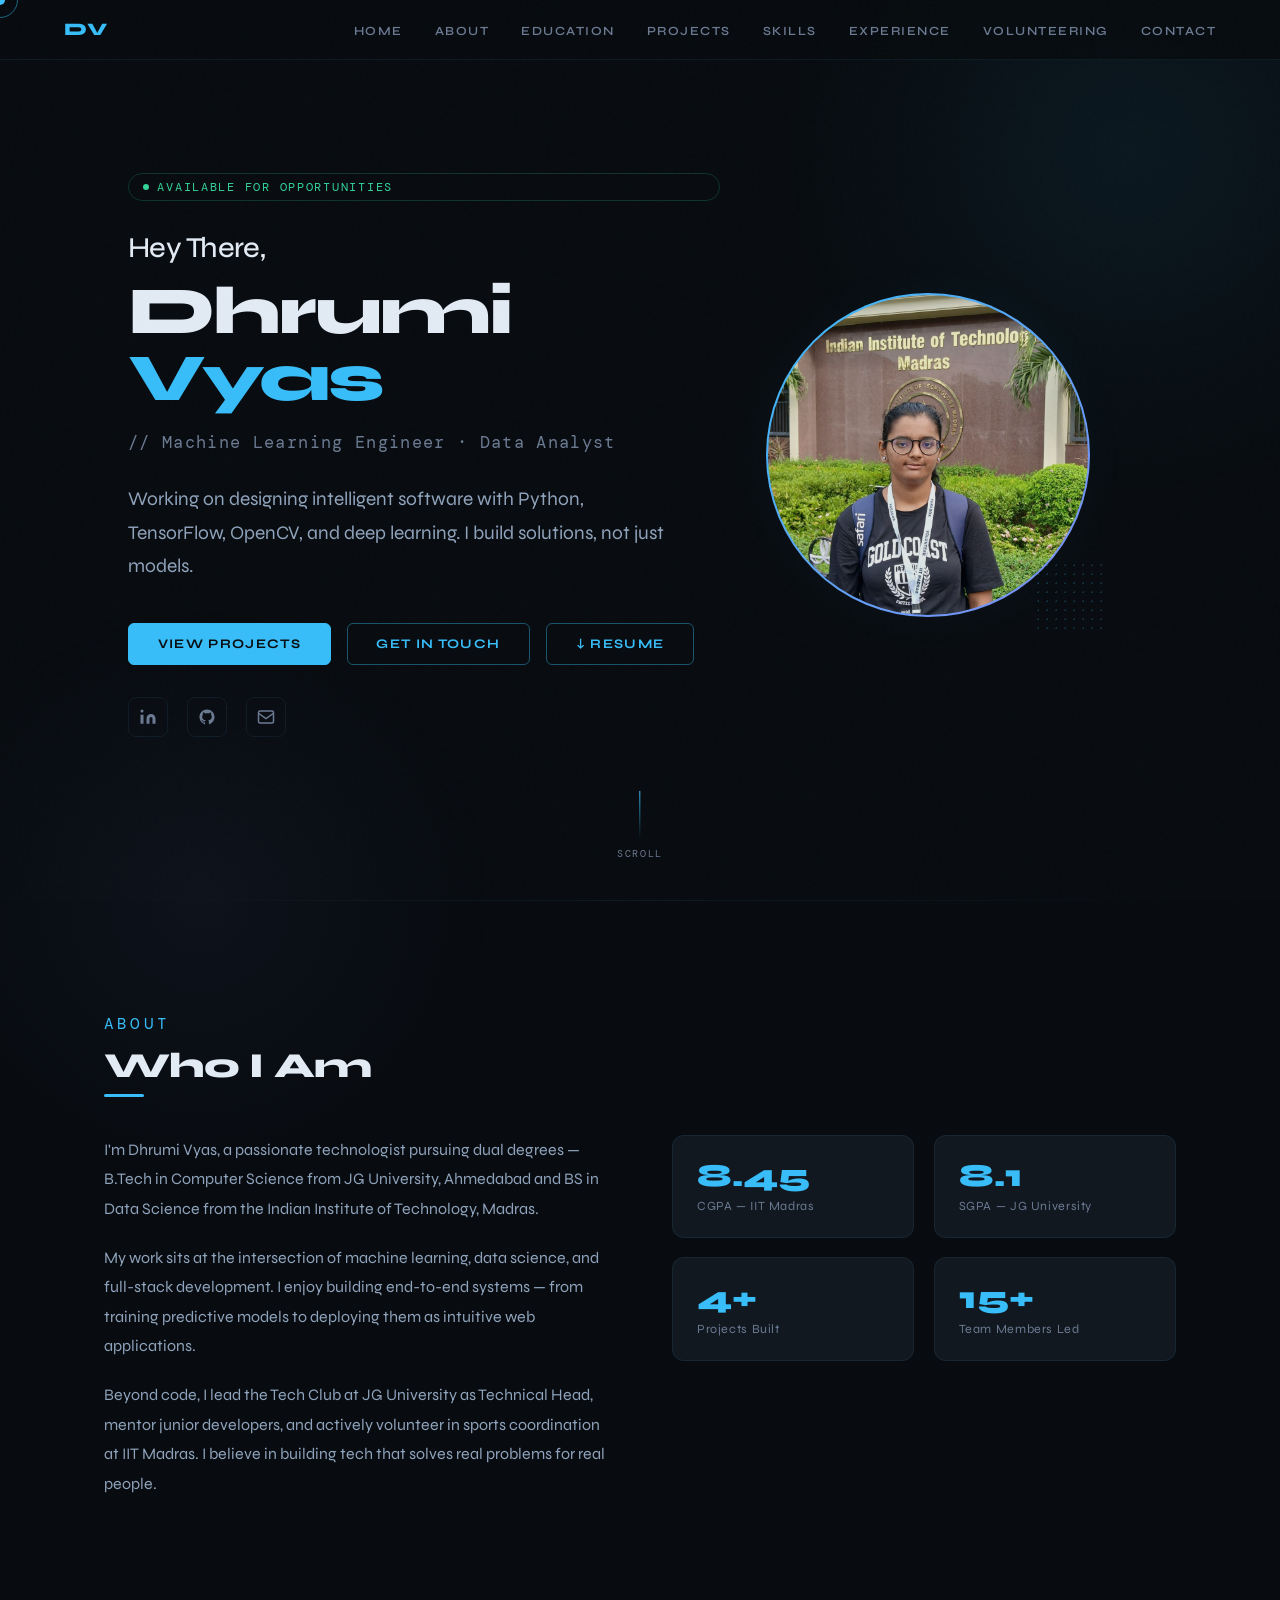
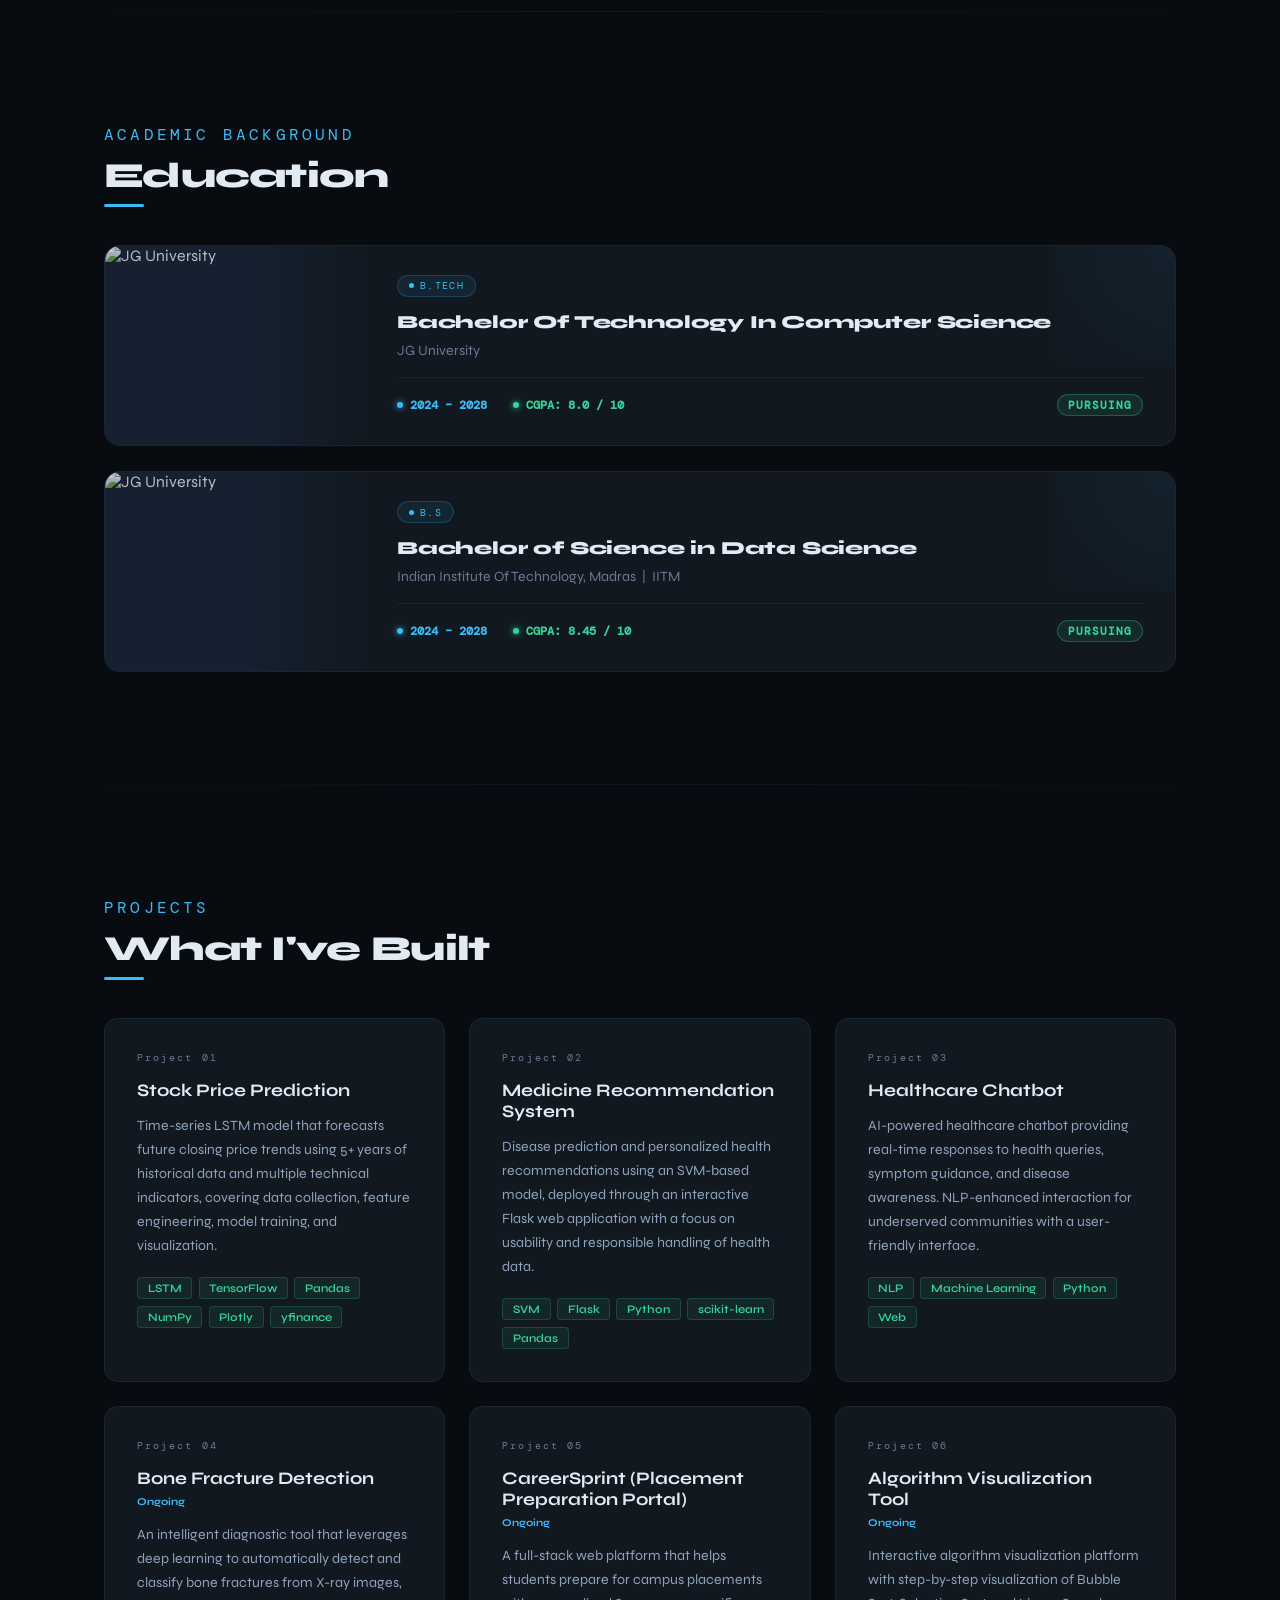
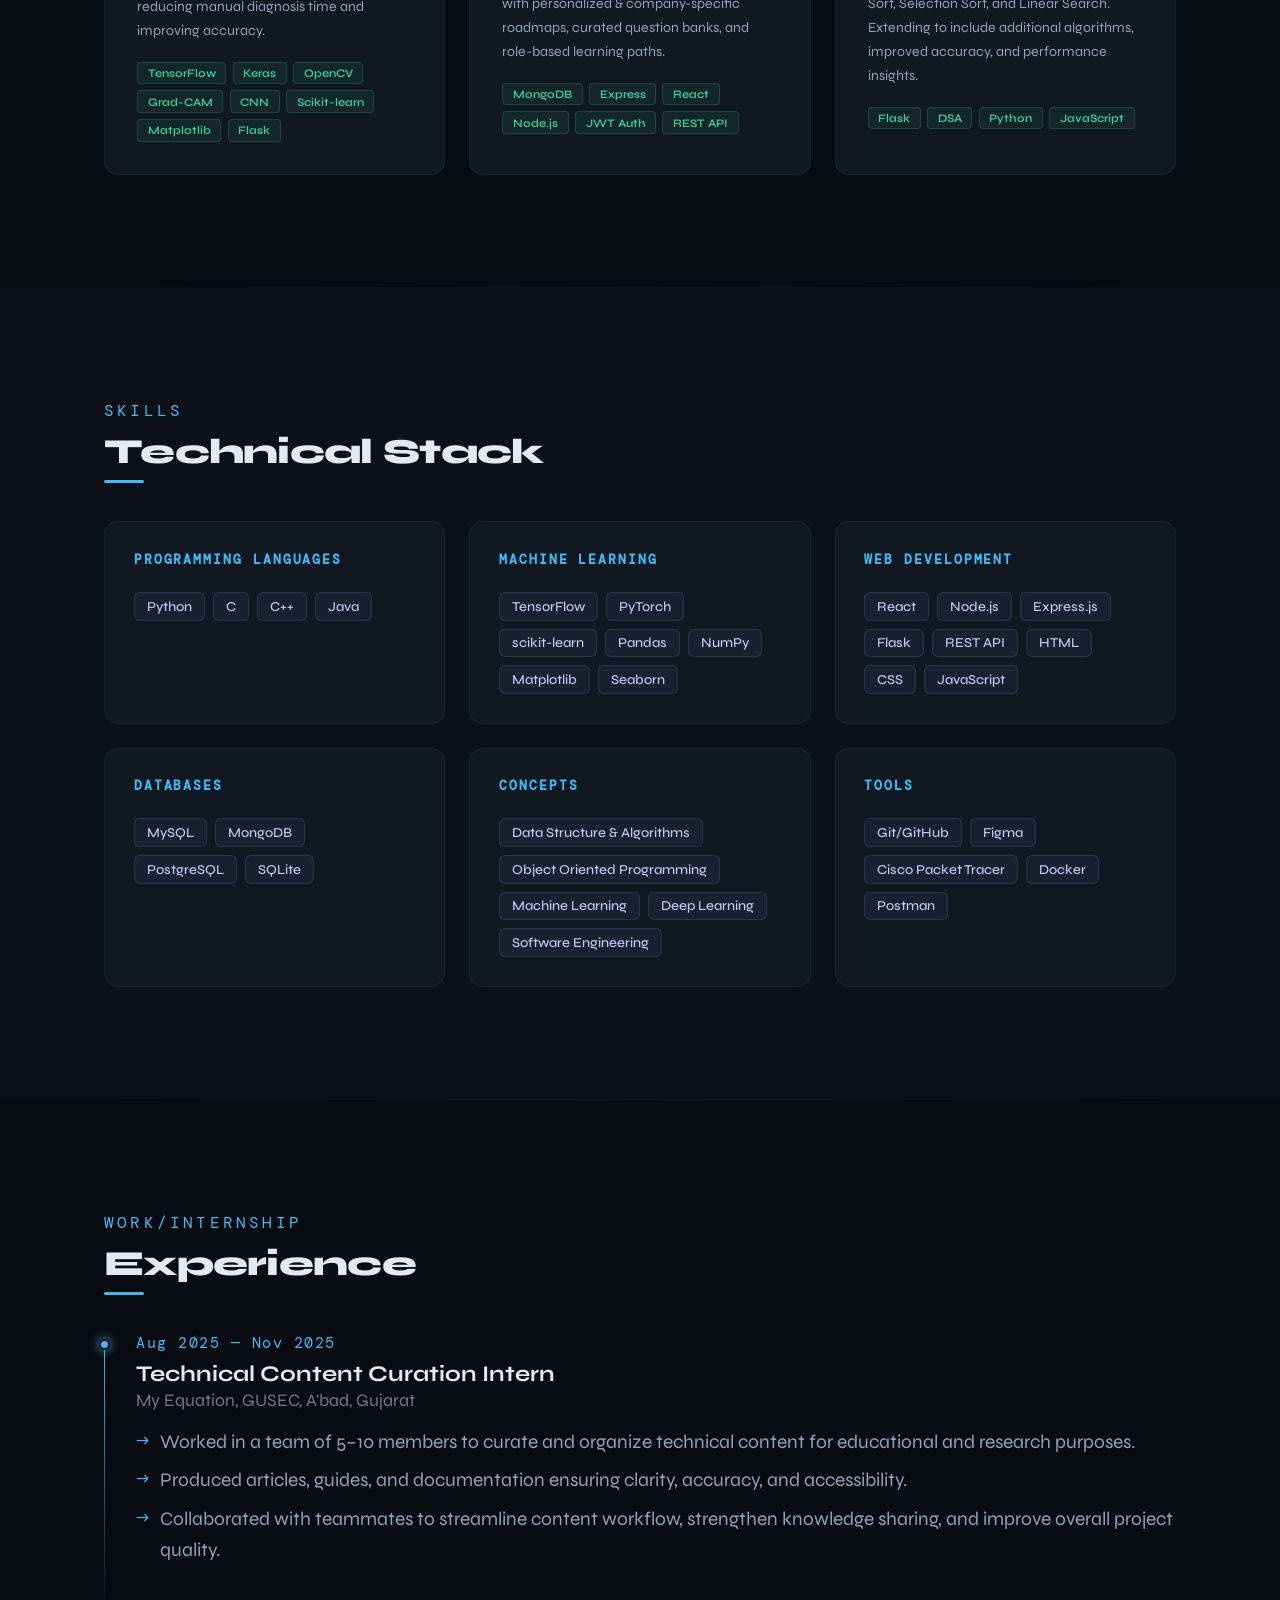
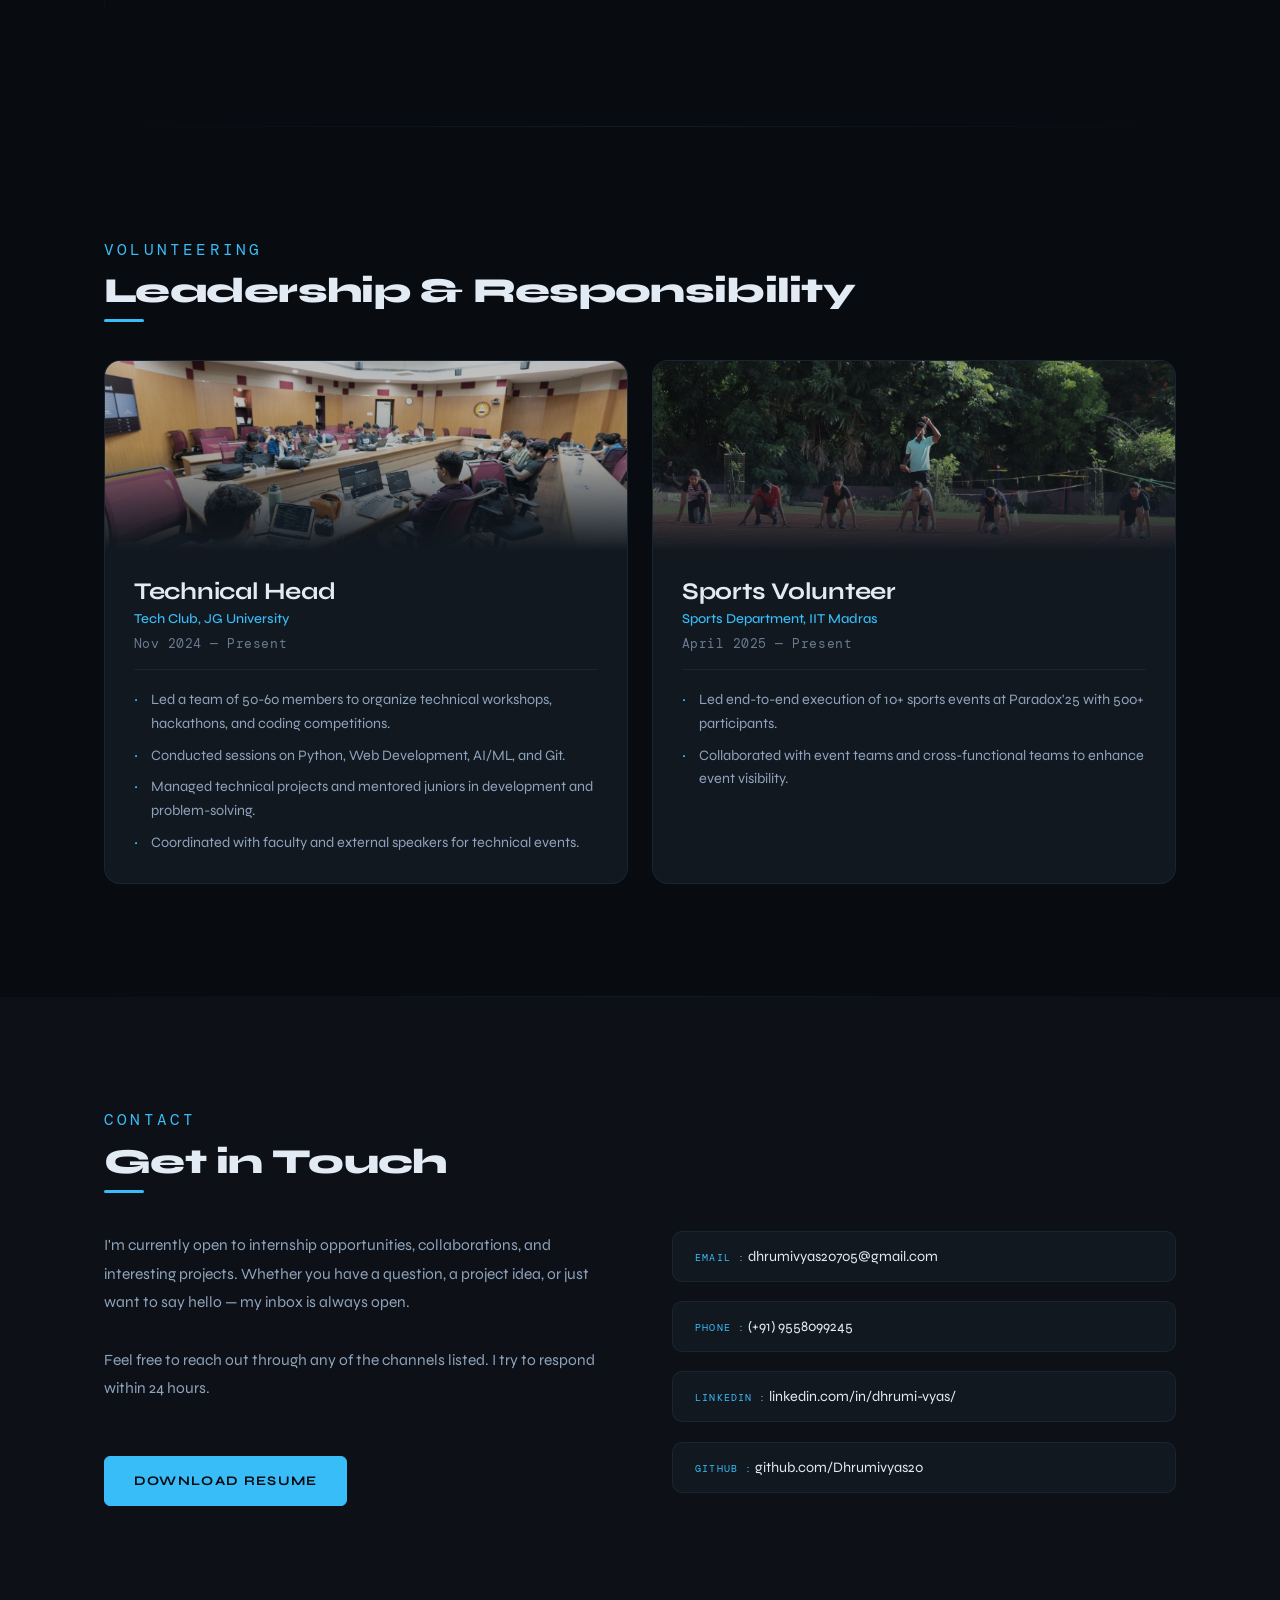
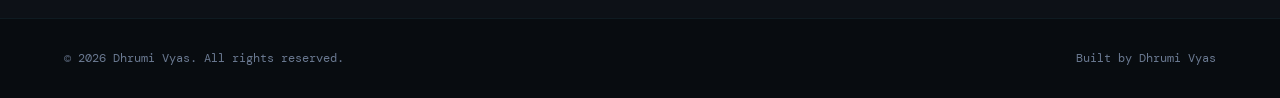
==== index.html @ dfa815b1 "Rename" ====
<!DOCTYPE html>
<html lang="en">

<head>
    <meta charset="UTF-8">
    <meta name="viewport" content="width=device-width, initial-scale=1.0">
    <title>Dhrumi Vyas — Portfolio</title>
    <link
        href="https://fonts.googleapis.com/css2?family=Syne:wght@400;500;600;700;800&family=DM+Mono:ital,wght@0,300;0,400;1,300&display=swap"
        rel="stylesheet">
    <link rel="stylesheet" href="styles.css">
</head>

<body>

    <div class="cursor" id="cursor"></div>
    <div class="cursor-ring" id="cursorRing"></div>
    <div class="hero-orb"></div>
    <div class="hero-orb2"></div>

    <!-- NAV -->
    <nav>
        <div class="nav-logo">DV</div>
        <ul class="nav-links">
            <li><a href="#home">Home</a></li>
            <li><a href="#about">About</a></li>
            <li><a href="#education">Education</a></li>
            <li><a href="#projects">Projects</a></li>
            <li><a href="#skills">Skills</a></li>
            <li><a href="#work">Experience</a></li>
            <li><a href="#volunteering">Volunteering</a></li>
            <li><a href="#contact">Contact</a></li>
        </ul>
    </nav>

    <!-- HERO -->
    <div id="home">
        <div class="hero-content">
            <div class="hero-tag">Available for opportunities</div>
            <h2 class="hero-subtitle">Hey There,</h2>
            <h1 class="hero-name">Dhrumi<span> Vyas</span></h1>
            <p class="hero-title">// Machine Learning Engineer · Data Analyst</p>
            <p class="hero-desc">Working on designing intelligent software with Python, TensorFlow, OpenCV, and deep
                learning. I build solutions, not just models.</p>
            <div class="hero-cta">
                <a href="#projects" class="btn btn-primary">View Projects</a>
                <a href="#contact" class="btn btn-outline">Get in Touch</a>
                <a href="src/Resume(IIT).pdf" class="btn btn-outline" download>↓ Resume</a>
            </div>
            <div class="hero-socials">
                <a href="https://linkedin.com/in/dhrumi-vyas/" target="_blank" class="social-icon" title="LinkedIn">
                    <svg width="18" height="18" fill="currentColor" viewBox="0 0 24 24">
                        <path d="M16 8a6 6 0 016 6v7h-4v-7a2 2 0 00-2-2 2 2 0 00-2 2v7h-4v-7a6 6 0 016-6zM2 9h4v12H2z" />
                        <circle cx="4" cy="4" r="2" />
                    </svg>
                </a>
                <a href="https://github.com/Dhrumivyas20" target="_blank" class="social-icon" title="GitHub">
                    <svg width="18" height="18" fill="currentColor" viewBox="0 0 24 24">
                        <path
                            d="M12 2C6.477 2 2 6.484 2 12.017c0 4.425 2.865 8.18 6.839 9.504.5.092.682-.217.682-.483 0-.237-.008-.868-.013-1.703-2.782.605-3.369-1.343-3.369-1.343-.454-1.158-1.11-1.466-1.11-1.466-.908-.62.069-.608.069-.608 1.003.07 1.531 1.032 1.531 1.032.892 1.53 2.341 1.088 2.91.832.092-.647.35-1.088.636-1.338-2.22-.253-4.555-1.113-4.555-4.951 0-1.093.39-1.988 1.029-2.688-.103-.253-.446-1.272.098-2.65 0 0 .84-.27 2.75 1.026A9.564 9.564 0 0112 6.844c.85.004 1.705.115 2.504.337 1.909-1.296 2.747-1.027 2.747-1.027.546 1.379.202 2.398.1 2.651.64.7 1.028 1.595 1.028 2.688 0 3.848-2.339 4.695-4.566 4.943.359.309.678.92.678 1.855 0 1.338-.012 2.419-.012 2.747 0 .268.18.58.688.482A10.019 10.019 0 0022 12.017C22 6.484 17.522 2 12 2z" />
                    </svg>
                </a>
                <a href="mailto:dhrumivyas20705@gmail.com" class="social-icon" title="Email">
                    <svg width="18" height="18" fill="none" stroke="currentColor" stroke-width="2" viewBox="0 0 24 24">
                        <rect x="2" y="4" width="20" height="16" rx="2" />
                        <path d="M2 7l10 7 10-7" />
                    </svg>
                </a>
            </div>

            <div class="scroll-hint">
                <div class="scroll-line"></div>
                scroll
            </div>

        </div>

        <div class="hero-photo-wrap">
            <div class="hero-photo-glow"></div>
            <img src="src/photo.jpeg" alt="Dhrumi Vyas" class="hero-photo" />
            <div class="hero-photo-dots"></div>
        </div>

    </div>

    <div class="section-divider"></div>

    <!-- ABOUT -->
    <section id="about">
        <div class="reveal">
            <p class="section-label">About</p>
            <h2 class="section-title">Who I Am</h2>
        </div>
        <div class="about-grid reveal">
            <div class="about-text">
                <p>I'm Dhrumi Vyas, a passionate technologist pursuing dual degrees — B.Tech in Computer Science from JG
                    University, Ahmedabad and BS in Data Science from the Indian Institute of Technology, Madras.
                </p>
                <p>My work sits at the intersection of machine learning, data science, and full-stack development. I
                    enjoy building end-to-end systems — from training predictive models to deploying them as intuitive
                    web applications.
                </p>
                <p>Beyond code, I lead the Tech Club at JG University as Technical Head, mentor junior developers, and
                    actively volunteer in sports coordination at IIT Madras. I believe in building tech that solves real
                    problems for real people.</p>
            </div>
            <div class="about-stats">
                <div class="stat-card">
                    <div class="stat-num">8.45</div>
                    <div class="stat-label">CGPA — IIT Madras</div>
                </div>
                <div class="stat-card">
                    <div class="stat-num">8.1</div>
                    <div class="stat-label">SGPA — JG University</div>
                </div>
                <div class="stat-card">
                    <div class="stat-num">4+</div>
                    <div class="stat-label">Projects Built</div>
                </div>
                <div class="stat-card">
                    <div class="stat-num">15+</div>
                    <div class="stat-label">Team Members Led</div>
                </div>
            </div>
        </div>
    </section>

    <div class="section-divider"></div>

    <!-- EDUCATION (DONE)-->
    <section id="education">
        <p class="section-label">Academic Background</p>
        <h2 class="section-title">Education</h2>

        <div class="edu-stack reveal">
            <div class="edu-card">
                <div class="edu-img-wrap">
                    <img src="https://jguni.in/images/campus/3.jpg" alt="JG University" />
                </div>

                <!-- RIGHT: Info -->
                <div class="edu-body">
                    <span class="edu-type-badge">B.Tech</span>
                    <div class="edu-inst">Bachelor Of Technology In Computer Science</div>
                    <div class="edu-degree">JG University</div>
                    <div class="edu-divider"></div>
                    <div class="edu-meta">
                        <div class="edu-meta-item edu-year">
                            <span class="edu-meta-dot"></span>
                            2024 – 2028
                        </div>
                        <div class="edu-meta-item edu-cgpa">
                            <span class="edu-meta-dot"></span>
                            CGPA: 8.0 / 10
                        </div>
                        <span class="edu-status pursuing">Pursuing</span>
                    </div>
                </div>
            </div>

            <div class="edu-card">
                <div class="edu-img-wrap">
                    <img src="https://zdpdvwhvukelzzbzbjvh.supabase.co/storage/v1/object/public/imported-images/1769242901801-cad3ffe1-7004-4d7f-b23a-60fdbe8b6cae-w8hpnn.webp"
                        alt="JG University" />
                </div>

                <div class="edu-body">
                    <span class="edu-type-badge">B.S</span>
                    <div class="edu-inst">Bachelor of Science in Data Science</div>
                    <div class="edu-degree">Indian Institute Of Technology, Madras &nbsp;|&nbsp; IITM</div>
                    <div class="edu-divider"></div>
                    <div class="edu-meta">
                        <div class="edu-meta-item edu-year">
                            <span class="edu-meta-dot"></span>
                            2024 – 2028
                        </div>
                        <div class="edu-meta-item edu-cgpa">
                            <span class="edu-meta-dot"></span>
                            CGPA: 8.45 / 10
                        </div>
                        <span class="edu-status pursuing">Pursuing</span>
                    </div>
                </div>
            </div>
        </div>
    </section>

    <div class="section-divider"></div>

    <!-- PROJECTS -->
    <section id="projects">
        <div class="reveal">
            <p class="section-label">Projects</p>
            <h2 class="section-title">What I've Built</h2>
        </div>
        <div class="projects-grid">
            <div class="project-card reveal">
                <div class="project-num">Project 01</div>
                <div class="project-title">Stock Price Prediction</div>
                <div class="project-desc">Time-series LSTM model that forecasts future closing price trends using 5+
                    years of
                    historical data and multiple technical indicators, covering data collection, feature engineering,
                    model
                    training, and visualization.</div>
                <div class="project-tags">
                    <span class="project-tag">LSTM</span>
                    <span class="project-tag">TensorFlow</span>
                    <span class="project-tag">Pandas</span>
                    <span class="project-tag">NumPy</span>
                    <span class="project-tag">Plotly</span>
                    <span class="project-tag">yfinance</span>
                </div>
            </div>
            <div class="project-card reveal">
                <div class="project-num">Project 02</div>
                <div class="project-title">Medicine Recommendation System</div>
                <div class="project-desc">Disease prediction and personalized health recommendations using an SVM-based
                    model,
                    deployed through an interactive Flask web application with a focus on usability and responsible
                    handling of
                    health data.</div>
                <div class="project-tags">
                    <span class="project-tag">SVM</span>
                    <span class="project-tag">Flask</span>
                    <span class="project-tag">Python</span>
                    <span class="project-tag">scikit-learn</span>
                    <span class="project-tag">Pandas</span>
                </div>
            </div>
            <div class="project-card reveal">
                <div class="project-num">Project 03</div>
                <div class="project-title">Healthcare Chatbot</div>
                <div class="project-desc">AI-powered healthcare chatbot providing real-time responses to health queries,
                    symptom
                    guidance, and disease awareness. NLP-enhanced interaction for underserved communities with a
                    user-friendly
                    interface.</div>
                <div class="project-tags">
                    <span class="project-tag">NLP</span>
                    <span class="project-tag">Machine Learning</span>
                    <span class="project-tag">Python</span>
                    <span class="project-tag">Web</span>
                </div>
            </div>
            <div class="project-card reveal">
                <div class="project-num">Project 04</div>
                <div class="project-title">Bone Fracture Detection <span
                        style="font-size:0.65rem;color:var(--accent);margin-left:0.5rem;"><br>Ongoing</span></div>
                <div class="project-desc">An intelligent diagnostic tool that leverages deep learning to automatically
                    detect and classify bone fractures from X-ray images, reducing manual diagnosis time and improving
                    accuracy.</div>
                <div class="project-tags">
                    <span class="project-tag">TensorFlow</span>
                    <span class="project-tag">Keras</span>
                    <span class="project-tag">OpenCV</span>
                    <span class="project-tag">Grad-CAM</span>
                    <span class="project-tag">CNN</span>
                    <span class="project-tag">Scikit-learn</span>
                    <span class="project-tag">Matplotlib</span>
                    <span class="project-tag">Flask</span>
                </div>
            </div>
            <div class="project-card reveal">
                <div class="project-num">Project 05</div>
                <div class="project-title">CareerSprint (Placement Preparation Portal) <span
                        style="font-size:0.65rem;color:var(--accent);margin-left:0.5rem;"><br>Ongoing</span></div>
                <div class="project-desc">A full-stack web platform that helps students prepare for campus placements
                    with personalized & company-specific roadmaps, curated question banks, and role-based learning
                    paths.</div>
                <div class="project-tags">
                    <span class="project-tag">MongoDB</span>
                    <span class="project-tag">Express</span>
                    <span class="project-tag">React</span>
                    <span class="project-tag">Node.js</span>
                    <span class="project-tag">JWT Auth</span>
                    <span class="project-tag">REST API</span>
                </div>
            </div>
            <div class="project-card reveal">
                <div class="project-num">Project 06</div>
                <div class="project-title">Algorithm Visualization Tool <span
                        style="font-size:0.65rem;color:var(--accent);margin-left:0.5rem;"><br>Ongoing</span></div>
                <div class="project-desc">Interactive algorithm visualization platform with step-by-step visualization
                    of Bubble
                    Sort, Selection Sort, and Linear Search. Extending to include additional algorithms, improved
                    accuracy, and
                    performance insights.</div>
                <div class="project-tags">
                    <span class="project-tag">Flask</span>
                    <span class="project-tag">DSA</span>
                    <span class="project-tag">Python</span>
                    <span class="project-tag">JavaScript</span>
                </div>
            </div>
        </div>
    </section>

    <div class="section-divider"></div>

    <!-- SKILLS -->
    <div id="skills">
        <div class="inner">
            <div class="reveal">
                <p class="section-label">Skills</p>
                <h2 class="section-title">Technical Stack</h2>
            </div>
            <div class="skills-grid">
                <div class="skill-group reveal">
                    <div class="skill-group-title">Programming Languages</div>
                    <div class="skill-tags">
                        <span class="skill-tag">Python</span>
                        <span class="skill-tag">C</span>
                        <span class="skill-tag">C++</span>
                        <span class="skill-tag">Java</span>
                    </div>
                </div>
                <div class="skill-group reveal">
                    <div class="skill-group-title">Machine Learning</div>
                    <div class="skill-tags">
                        <span class="skill-tag">TensorFlow</span>
                        <span class="skill-tag">PyTorch</span>
                        <span class="skill-tag">scikit-learn</span>
                        <span class="skill-tag">Pandas</span>
                        <span class="skill-tag">NumPy</span>
                        <span class="skill-tag">Matplotlib</span>
                        <span class="skill-tag">Seaborn</span>
                    </div>
                </div>
                <div class="skill-group reveal">
                    <div class="skill-group-title">Web Development</div>
                    <div class="skill-tags">
                        <span class="skill-tag">React</span>
                        <span class="skill-tag">Node.js</span>
                        <span class="skill-tag">Express.js</span>
                        <span class="skill-tag">Flask</span>
                        <span class="skill-tag">REST API</span>
                        <span class="skill-tag">HTML</span>
                        <span class="skill-tag">CSS</span>
                        <span class="skill-tag">JavaScript</span>
                    </div>
                </div>
                <div class="skill-group reveal">
                    <div class="skill-group-title">Databases</div>
                    <div class="skill-tags">
                        <span class="skill-tag">MySQL</span>
                        <span class="skill-tag">MongoDB</span>
                        <span class="skill-tag">PostgreSQL</span>
                        <span class="skill-tag">SQLite</span>
                    </div>
                </div>
                <div class="skill-group reveal">
                    <div class="skill-group-title">Concepts</div>
                    <div class="skill-tags">
                        <span class="skill-tag">Data Structure & Algorithms</span>
                        <span class="skill-tag">Object Oriented Programming</span>
                        <span class="skill-tag">Machine Learning</span>
                        <span class="skill-tag">Deep Learning</span>
                        <span class="skill-tag">Software Engineering</span>
                    </div>
                </div>
                <div class="skill-group reveal">
                    <div class="skill-group-title">Tools</div>
                    <div class="skill-tags">
                        <span class="skill-tag">Git/GitHub</span>
                        <span class="skill-tag">Figma</span>
                        <span class="skill-tag">Cisco Packet Tracer</span>
                        <span class="skill-tag">Docker</span>
                        <span class="skill-tag">Postman</span>
                    </div>
                </div>
            </div>
        </div>
    </div>

    <div class="section-divider"></div>

    <!--(DONE) WORK / EXPERIENCE -->
    <section id="work">
        <div class="reveal">
            <p class="section-label">Work/Internship</p>
            <h2 class="section-title">Experience</h2>
        </div>
        <div class="timeline reveal">
            <div class="timeline-item">
                <div class="timeline-dot"></div>
                <div class="timeline-date">Aug 2025 — Nov 2025</div>
                <div class="timeline-role">Technical Content Curation Intern</div>
                <div class="timeline-company">My Equation, GUSEC, A'bad, Gujarat</div>
                <ul class="timeline-bullets">
                    <li>Worked in a team of 5–10 members to curate and organize technical content for educational and
                        research
                        purposes.</li>
                    <li>Produced articles, guides, and documentation ensuring clarity, accuracy, and accessibility.</li>
                    <li>Collaborated with teammates to streamline content workflow, strengthen knowledge sharing, and
                        improve
                        overall project quality.</li>
                </ul>
            </div>
        </div>
    </section>

    <div class="section-divider"></div>

    <!--(DONE) VOLUNTEERING -->
    <section id="volunteering">
        <p class="section-label">Volunteering</p>
        <h2 class="section-title">Leadership &amp; Responsibility</h2>

        <div class="vol-grid reveal">
            <div class="vol-card">
                <div class="vol-img-wrap">
                    <img src="src/tech.jpg" alt="Tech Club" />
                </div>
                <!--Technical Head-->
                <div class="vol-body">
                    <div class="vol-role">Technical Head</div>
                    <div class="vol-org">Tech Club, JG University</div>
                    <div class="vol-period">Nov 2024 — Present</div>
                    <div class="vol-divider"></div>
                    <ul class="vol-bullets">
                        <li>Led a team of 50-60 members to organize technical workshops, hackathons, and coding
                            competitions.</li>
                        <li>Conducted sessions on Python, Web Development, AI/ML, and Git.</li>
                        <li>Managed technical projects and mentored juniors in development and problem-solving.</li>
                        <li>Coordinated with faculty and external speakers for technical events.</li>
                    </ul>
                </div>

            </div>

            <!-- Sports Coordinator -->
            <div class="vol-card">
                <div class="vol-img-wrap">
                    <img src="src/sports.jpg" alt="Sports Department" />
                </div>
                <div class="vol-body">
                    <div class="vol-role">Sports Volunteer</div>
                    <div class="vol-org">Sports Department, IIT Madras</div>
                    <div class="vol-period">April 2025 — Present</div>
                    <div class="vol-divider"></div>
                    <ul class="vol-bullets">
                        <li>Led end-to-end execution of 10+ sports events at Paradox'25 with 500+ participants.</li>
                        <li>Collaborated with event teams and cross-functional teams to enhance event visibility.</li>
                    </ul>
                </div>
            </div>
        </div>
    </section>

    <div class="section-divider"></div>

    <!--(DONE) CONTACT -->
    <div id="contact">
        <div class="inner">
            <div class="reveal">
                <p class="section-label">Contact</p>
                <h2 class="section-title">Get in Touch</h2>
            </div>
            <div class="contact-grid">
                <div class="contact-text reveal">
                    <p>I'm currently open to internship opportunities, collaborations, and interesting projects. Whether
                        you have a question, a project idea, or just want to say hello — my inbox is always open.</p>
                    <br>
                    <p>Feel free to reach out through any of the channels listed. I try to respond within 24 hours.</p>
                    <br>
                    <div style="margin-top:1.5rem;">
                        <a href="Resume(IIT).pdf" class="btn btn-primary" download
                            style="text-decoration:none;">Download Resume</a>
                    </div>
                </div>
                <div class="contact-items reveal">
                    <a href="mailto:dhrumivyas20705@gmail.com" class="contact-item">
                        <div class="contact-me">
                            <div class="contact-detail"><span class="contact-type"">Email :</span> dhrumivyas20705@gmail.com</div>
                        </div>
                    </a>
                    <a href=" tel:+919558099245" class="contact-item">
                                    <div>
                                        <div class="contact-detail"><span class="contact-type"">Phone :</span> (+91) 9558099245</div>
                        </div>
                    </a>
                    <a href=" https://linkedin.com/in/dhrumi-vyas/" target="_blank" class="contact-item">
                                                <div>
                                                    <div class="contact-detail"><span class="contact-type"">LinkedIn :</span> linkedin.com/in/dhrumi-vyas/</div>
                        </div>
                    </a>
                    <a href=" https://github.com/Dhrumivyas20" target="_blank" class="contact-item">
                                                            <div>
                                                                <div class="contact-detail"><span class="contact-type"">GitHub :</span> github.com/Dhrumivyas20</div>
                        </div>
                    </a>
                </div>
            </div>
        </div>
    </div>

    <!--(DONE) FOOTER -->
    <footer>
        <span>© 2026 Dhrumi Vyas. All rights reserved.</span>
        <span style=" font-family:'DM Mono',monospace;">Built by Dhrumi Vyas</span>
                                                                    </footer>

                                                                    <script>
                                                                        // Custom cursor
                                                                        const cursor = document.getElementById('cursor');
                                                                        const ring = document.getElementById('cursorRing');
                                                                        document.addEventListener('mousemove', e => {
                                                                            cursor.style.left = e.clientX + 'px';
                                                                            cursor.style.top = e.clientY + 'px';
                                                                            setTimeout(() => {
                                                                                ring.style.left = e.clientX + 'px';
                                                                                ring.style.top = e.clientY + 'px';
                                                                            }, 60);
                                                                        });
                                                                        document.querySelectorAll('a, button, .project-card, .stat-card, .edu-card, .vol-card, .skill-group').forEach(el => {
                                                                            el.addEventListener('mouseenter', () => {
                                                                                cursor.style.width = '20px'; cursor.style.height = '20px';
                                                                                ring.style.width = '55px'; ring.style.height = '55px'; ring.style.opacity = '0.7';
                                                                            });
                                                                            el.addEventListener('mouseleave', () => {
                                                                                cursor.style.width = '10px'; cursor.style.height = '10px';
                                                                                ring.style.width = '36px'; ring.style.height = '36px'; ring.style.opacity = '0.5';
                                                                            });
                                                                        });

                                                                        // Scroll reveal
                                                                        const observer = new IntersectionObserver(entries => {
                                                                            entries.forEach(e => { if (e.isIntersecting) e.target.classList.add('visible'); });
                                                                        }, { threshold: 0.12 });
                                                                        document.querySelectorAll('.reveal').forEach(el => observer.observe(el));
                                                                    </script>
</body>

</html>
---- styles.css ----
:root {
    --bg: #080c10;
    --bg2: #0d1117;
    --surface: #111820;
    --surface2: #162030;
    --border: rgba(100, 200, 255, 0.08);
    --accent: #38bdf8;
    --accent2: #818cf8;
    --accent3: #34d399;
    --text: #e2eaf4;
    --muted: #6b7a92;
    --glow: rgba(56, 189, 248, 0.15);
}

*,
*::before,
*::after {
    box-sizing: border-box;
    margin: 0;
    padding: 0;
}

html {
    scroll-behavior: smooth;
}

body {
    background: var(--bg);
    color: var(--text);
    font-family: 'Syne', sans-serif;
    overflow-x: hidden;
    cursor: none;
}

/* Custom cursor */
.cursor {
    position: fixed;
    width: 10px;
    height: 10px;
    background: var(--accent);
    border-radius: 50%;
    pointer-events: none;
    z-index: 9999;
    transform: translate(-50%, -50%);
    transition: transform 0.1s, width 0.2s, height 0.2s, opacity 0.2s;
    mix-blend-mode: screen;
}

.cursor-ring {
    position: fixed;
    width: 36px;
    height: 36px;
    border: 1.5px solid var(--accent);
    border-radius: 50%;
    pointer-events: none;
    z-index: 9998;
    transform: translate(-50%, -50%);
    transition: transform 0.18s ease, width 0.3s, height 0.3s, opacity 0.3s;
    opacity: 0.5;
}

body:hover .cursor {
    opacity: 1;
}

/* Noise overlay */
body::before {
    content: '';
    position: fixed;
    inset: 0;
    background-image: url("data:image/svg+xml,%3Csvg viewBox='0 0 256 256' xmlns='http://www.w3.org/2000/svg'%3E%3Cfilter id='noise'%3E%3CfeTurbulence type='fractalNoise' baseFrequency='0.9' numOctaves='4' stitchTiles='stitch'/%3E%3C/filter%3E%3Crect width='100%25' height='100%25' filter='url(%23noise)' opacity='0.04'/%3E%3C/svg%3E");
    pointer-events: none;
    z-index: 9997;
    opacity: 0.4;
}

/* NAV */
nav {
    position: fixed;
    top: 0;
    left: 0;
    right: 0;
    z-index: 100;
    display: flex;
    justify-content: space-between;
    align-items: center;
    padding: 1.2rem 4rem;
    background: rgba(8, 12, 16, 0.85);
    backdrop-filter: blur(20px);
    border-bottom: 1px solid var(--border);
}

.nav-logo {
    font-size: 1.1rem;
    font-weight: 800;
    letter-spacing: 0.08em;
    color: var(--accent);
    text-transform: uppercase;
}

.nav-links {
    display: flex;
    gap: 2rem;
    list-style: none;
}

.nav-links a {
    color: var(--muted);
    text-decoration: none;
    font-size: 0.78rem;
    letter-spacing: 0.12em;
    text-transform: uppercase;
    font-weight: 600;
    transition: color 0.2s;
    position: relative;
}

.nav-links a::after {
    content: '';
    position: absolute;
    bottom: -4px;
    left: 0;
    right: 0;
    height: 1px;
    background: var(--accent);
    transform: scaleX(0);
    transform-origin: left;
    transition: transform 0.25s ease;
}

.nav-links a:hover {
    color: var(--accent);
}

.nav-links a:hover::after {
    transform: scaleX(1);
}

/* SECTIONS */
section {
    padding: 7rem 4rem;
    max-width: 1200px;
    margin: 0 auto;
}

/* HERO */
#home {
    min-height: 100vh;
    display: flex;
    flex-direction: row;
    align-items: center;
    justify-content: space-between;
    gap: 3rem;
    padding-top: 10px;
    position: relative;
    max-width: 100%;
    padding-left: 8rem;
    padding-right: 8rem;
}

/* Wrap all left-side text content in .hero-content */
.hero-content {
    flex: 1;
    display: flex;
    flex-direction: column;
    justify-content: center;
    min-width: 0;
}

.hero-tag {
    display: inline-flex;
    align-items: center;
    gap: 0.5rem;
    font-family: 'DM Mono', monospace;
    font-size: 0.72rem;
    letter-spacing: 0.15em;
    color: var(--accent3);
    text-transform: uppercase;
    border: 1px solid rgba(52, 211, 153, 0.2);
    padding: 0.35rem 0.9rem;
    border-radius: 100px;
    margin-bottom: 1.8rem;
    opacity: 0;
    animation: fadeUp 0.8s 0.2s forwards;
}

.hero-tag::before {
    content: '';
    width: 6px;
    height: 6px;
    background: var(--accent3);
    border-radius: 50%;
    animation: pulse 1.8s infinite;
}

@keyframes pulse {
    0%, 100% { opacity: 1; transform: scale(1); }
    50%       { opacity: 0.4; transform: scale(0.7); }
}

.hero-name {
    font-size: clamp(3.5rem, 8vw, 4.2rem);
    font-weight: 800;
    line-height: 1.0;
    letter-spacing: -0.03em;
    opacity: 0;
    animation: fadeUp 0.9s 0.35s forwards;
}

.hero-name span {
    color: var(--accent);
}

.hero-title {
    font-family: 'DM Mono', monospace;
    font-size: clamp(0.85rem, 1.5vw, 1.05rem);
    color: var(--muted);
    margin-top: 1.2rem;
    letter-spacing: 0.08em;
    opacity: 0;
    animation: fadeUp 0.9s 0.5s forwards;
}

.hero-subtitle{
    font-size: clamp(1.2rem, 3vw, 1.8rem);
    font-weight: 500;
    color: var(--text);
    margin-bottom: 0.8rem;
    letter-spacing: -0.02em;
    opacity: 0;
    animation: fadeUp 0.9s 0.4s forwards;
}

.hero-desc {
    max-width: 540px;
    margin-top: 1.8rem;
    font-size: 1.2rem;
    line-height: 1.75;
    color: #8fa3bc;
    opacity: 0;
    animation: fadeUp 0.9s 0.65s forwards;
}

.hero-cta {
    display: flex;
    gap: 1rem;
    margin-top: 2.5rem;
    flex-wrap: wrap;
    opacity: 0;
    animation: fadeUp 0.9s 0.8s forwards;
}

.btn {
    display: inline-flex;
    align-items: center;
    gap: 0.5rem;
    padding: 0.75rem 1.8rem;
    border-radius: 6px;
    font-family: 'Syne', sans-serif;
    font-weight: 700;
    font-size: 0.82rem;
    letter-spacing: 0.1em;
    text-transform: uppercase;
    text-decoration: none;
    cursor: none;
    transition: all 0.25s;
}

.btn-primary {
    background: var(--accent);
    color: #080c10;
    border: 1px solid var(--accent);
}

.btn-primary:hover {
    background: transparent;
    color: var(--accent);
}

.btn-outline {
    background: transparent;
    color: var(--accent);
    border: 1px solid rgba(56, 189, 248, 0.4);
}

.btn-outline:hover {
    background: rgba(56, 189, 248, 0.08);
    border-color: var(--accent);
}

.hero-socials {
    display: flex;
    gap: 1.2rem;
    margin-top: 2rem;
    opacity: 0;
    animation: fadeUp 0.9s 0.95s forwards;
}

.social-icon {
    display: flex;
    align-items: center;
    justify-content: center;
    width: 40px;
    height: 40px;
    border: 1px solid var(--border);
    border-radius: 8px;
    color: var(--muted);
    text-decoration: none;
    transition: all 0.25s;
    font-size: 1.1rem;
}

.social-icon:hover {
    border-color: var(--accent);
    color: var(--accent);
    background: var(--glow);
}

/* Grid orb background */
.hero-orb {
    position: fixed;
    top: -200px;
    right: -200px;
    width: 700px;
    height: 700px;
    background: radial-gradient(circle, rgba(56, 189, 248, 0.07) 0%, transparent 70%);
    pointer-events: none;
    z-index: -1;
}

.hero-orb2 {
    position: fixed;
    bottom: -300px;
    left: -100px;
    width: 600px;
    height: 600px;
    background: radial-gradient(circle, rgba(129, 140, 248, 0.05) 0%, transparent 70%);
    pointer-events: none;
    z-index: -1;
}

/* Scroll indicator */
.scroll-hint {
    position: absolute;
    bottom: 2.5rem;
    left: 50%;
    transform: translateX(-50%);
    display: flex;
    flex-direction: column;
    align-items: center;
    gap: 0.5rem;
    font-family: 'DM Mono', monospace;
    font-size: 0.65rem;
    color: var(--muted);
    letter-spacing: 0.15em;
    text-transform: uppercase;
    opacity: 0;
    animation: fadeIn 1s 1.5s forwards;
}

.scroll-line {
    width: 1px;
    height: 48px;
    background: linear-gradient(to bottom, var(--accent), transparent);
    animation: scrollPulse 2s infinite;
}

@keyframes scrollPulse {
    0%, 100% { opacity: 0.3; }
    50%       { opacity: 1; }
}

/* ── HERO PHOTO (right side) ── */
.hero-photo-wrap {
    flex-shrink: 0;
    width: 320px;
    height: 320px; 
    position: relative;
    opacity: 0;
    animation: fadeUp 1s 0.7s forwards;
    margin-right: 4rem;
}

/* Animated gradient border */
.hero-photo-wrap::before {
    content: '';
    position: absolute;
    inset: -2px;
    border-radius: 50%;
    background: linear-gradient(
        135deg,
        var(--accent),
        var(--accent2),
        var(--accent3),
        var(--accent)
    );
    background-size: 300% 300%;
    animation: borderSpin 4s linear infinite;
    z-index: 1;
}

/* Inner mask — hides fill, shows only border */
.hero-photo-wrap::after {
    content: '';
    position: absolute;
    inset: 3px;
    border-radius: 50%;
    background: var(--bg);
    z-index: 2;
}

@keyframes borderSpin {
    0%   { background-position: 0% 50%; }
    50%  { background-position: 100% 50%; }
    100% { background-position: 0% 50%; }
}

/* Actual photo — sits above the mask */
.hero-photo {
    position: relative;
    z-index: 3;
    width: 100%;
    height: 100%;    
    aspect-ratio: unset;
    object-fit: cover;
    object-position: center top;
    border-radius: 50%;
    display: block;
    filter: brightness(0.9) saturate(0.9);
    transition: filter 0.4s;
}

.hero-photo-wrap:hover .hero-photo {
    filter: brightness(1) saturate(1.05);
}

/* Soft glow blob behind the photo */
.hero-photo-glow {
    position: absolute;
    inset: -50px;
    background: radial-gradient(circle, rgba(56, 189, 248, 0.1) 0%, transparent 65%);
    border-radius: 50%;
    z-index: 0;
    animation: glowPulse 3.5s ease-in-out infinite;
    pointer-events: none;
}

@keyframes glowPulse {
    0%, 100% { opacity: 0.5; transform: scale(1); }
    50%       { opacity: 1;   transform: scale(1.06); }
}

/* Dot grid — bottom-right corner */
.hero-photo-dots {
    position: absolute;
    bottom: -18px;
    right: -18px;
    width: 72px;
    height: 72px;
    background-image: radial-gradient(
        circle,
        rgba(56, 189, 248, 0.4) 1px,
        transparent 1px
    );
    background-size: 9px 9px;
    z-index: 0;
    opacity: 0.5;
    pointer-events: none;
}

/* ── Animations ── */
@keyframes fadeUp {
    from { opacity: 0; transform: translateY(24px); }
    to   { opacity: 1; transform: translateY(0); }
}

@keyframes fadeIn {
    from { opacity: 0; }
    to   { opacity: 1; }
}

/* ── Responsive ── */
@media (max-width: 1024px) {
    #home { padding-left: 4rem; padding-right: 4rem; }
    .hero-photo-wrap { width: 240px; height: 240px;}
}

@media (max-width: 860px) {
    #home {
        flex-direction: column;
        padding: 120px 1.5rem 4rem;
        align-items: flex-start;
        gap: 2rem;
    }
    .hero-photo-wrap {
        width: 180px;
        height: 180px;
        align-self: center;
    }
    .scroll-hint {
        position: static;
        transform: none;
        margin-top: 2rem;
    }
}

/* SECTION HEADER */
.section-label {
    font-family: 'DM Mono', monospace;
    font-size: 1rem;
    letter-spacing: 0.2em;
    color: var(--accent);
    text-transform: uppercase;
    margin-bottom: 0.6rem;
}

.section-title {
    font-size: clamp(1.8rem, 4vw, 2.2rem);
    font-weight: 800;
    letter-spacing: -0.02em;
    margin-bottom: 3rem;
    position: relative;
    display: inline-block;
}

.section-title::after {
    content: '';
    position: absolute;
    left: 0;
    bottom: -10px;
    width: 40px;
    height: 3px;
    background: var(--accent);
    border-radius: 2px;
}

/* ABOUT */
.about-grid {
    display: grid;
    grid-template-columns: 1fr 1fr;
    gap: 4rem;
    align-items: start;
}

.about-text {
    font-size: 1rem;
    line-height: 1.85;
    color: #8fa3bc;
}

.about-text p+p {
    margin-top: 1.2rem;
}

.about-stats {
    display: grid;
    grid-template-columns: 1fr 1fr;
    gap: 1.2rem;
}

.stat-card {
    background: var(--surface);
    border: 1px solid var(--border);
    border-radius: 12px;
    padding: 1.5rem;
    transition: border-color 0.25s, transform 0.25s;
}

.stat-card:hover {
    border-color: var(--accent);
    transform: translateY(-3px);
}

.stat-num {
    font-size: 2rem;
    font-weight: 800;
    color: var(--accent);
    line-height: 1;
}

.stat-label {
    font-size: 0.78rem;
    color: var(--muted);
    margin-top: 0.4rem;
    letter-spacing: 0.05em;
}

/* SKILLS */
#skills {
    background: var(--bg2);
    max-width: 100%;
}

#skills>.inner {
    max-width: 1200px;
    margin: 0 auto;
    padding: 7rem 4rem;
}

.skills-grid {
    display: grid;
    grid-template-columns: repeat(auto-fill, minmax(280px, 1fr));
    gap: 1.5rem;
}

.skill-group {
    background: var(--surface);
    border: 1px solid var(--border);
    border-radius: 14px;
    padding: 1.8rem;
    transition: border-color 0.25s, transform 0.25s;
}

.skill-group:hover {
    border-color: var(--accent);
    transform: translateY(-4px);
}

.skill-group-title {
    font-size: 0.8rem;
    font-weight: 800;
    letter-spacing: 0.15em;
    text-transform: uppercase;
    color: var(--accent);
    margin-bottom: 1.5rem;
    font-family: 'DM Mono', monospace;
}

.skill-tags {
    display: flex;
    flex-wrap: wrap;
    gap: 0.5rem;
}

.skill-tag {
    background: rgba(129, 140, 248, 0.08);
    border: 1px solid rgba(129, 140, 248, 0.18);
    color: #c4c9f5;
    padding: 0.3rem 0.75rem;
    border-radius: 6px;
    font-size: 0.85rem;
    font-weight: 500;
    transition: all 0.2s;
}

.skill-tag:hover {
    background: rgba(129, 140, 248, 0.18);
    border-color: var(--accent);
}

/* WORK / EXPERIENCE */
.timeline {
    position: relative;
}

.timeline::before {
    content: '';
    position: absolute;
    left: 0;
    top: 8px;
    bottom: 0;
    width: 1px;
    background: linear-gradient(to bottom, var(--accent), transparent);
}

.timeline-item {
    padding-left: 2rem;
    padding-bottom: 3rem;
    position: relative;
}

.timeline-dot {
    position: absolute;
    left: -5px;
    top: 6px;
    width: 11px;
    height: 11px;
    border-radius: 50%;
    background: var(--accent);
    border: 2px solid var(--bg);
    box-shadow: 0 0 10px var(--accent);
}

.timeline-date {
    font-family: 'DM Mono', monospace;
    font-size: 0.95rem;
    color: var(--accent);
    letter-spacing: 0.1em;
    margin-bottom: 0.4rem;
}

.timeline-role {
    font-size: 1.4rem;
    font-weight: 700;
    margin-bottom: 0.2rem;
}

.timeline-company {
    color: var(--muted);
    font-size: 1.1rem;
    margin-bottom: 1rem;
}

.timeline-bullets {
    list-style: none;
    display: flex;
    flex-direction: column;
    gap: 0.5rem;
}

.timeline-bullets li {
    font-size: 1.2rem;
    color: #8fa3bc;
    line-height: 1.6;
    padding-left: 1.5rem;
    position: relative;
}

.timeline-bullets li::before {
    content: '→';
    position: absolute;
    left: 0;
    color: var(--accent);
    font-size: 1rem;
    line-height: 1.6;
}

/* PROJECTS */
.projects-grid {
    display: grid;
    grid-template-columns: repeat(auto-fill, minmax(340px, 1fr));
    gap: 1.5rem;
}

.project-card {
    background: var(--surface);
    border: 1px solid var(--border);
    border-radius: 14px;
    padding: 2rem;
    position: relative;
    overflow: hidden;
    transition: border-color 0.25s, transform 0.25s;
}

.project-card::before {
    content: '';
    position: absolute;
    inset: 0;
    background: linear-gradient(135deg, rgba(56, 189, 248, 0.04) 0%, transparent 60%);
    opacity: 0;
    transition: opacity 0.3s;
}

.project-card:hover {
    border-color: var(--accent);
    transform: translateY(-5px);
}

.project-card:hover::before {
    opacity: 1;
}

.project-num {
    font-family: 'DM Mono', monospace;
    font-size: 0.65rem;
    color: var(--muted);
    letter-spacing: 0.2em;
    margin-bottom: 1rem;
}

.project-title {
    font-size: 1.1rem;
    font-weight: 700;
    margin-bottom: 0.8rem;
}

.project-desc {
    font-size: 0.88rem;
    color: #8fa3bc;
    line-height: 1.7;
}

.project-tags {
    display: flex;
    flex-wrap: wrap;
    gap: 0.4rem;
    margin-top: 1.2rem;
}

.project-tag {
    background: rgba(52, 211, 153, 0.08);
    border: 1px solid rgba(52, 211, 153, 0.2);
    color: var(--accent3);
    font-size: 0.72rem;
    padding: 0.2rem 0.6rem;
    border-radius: 4px;
    font-weight: 600;
}

/* EDUCATION */
.edu-stack {
    display: flex;
    flex-direction: column;
    gap: 1.6rem;
}

.edu-card {
    display: flex;
    flex-direction: row;
    background: var(--surface);
    border: 1px solid var(--border);
    border-radius: 16px;
    overflow: hidden;
    transition: border-color 0.3s, transform 0.3s, box-shadow 0.3s;
    position: relative;
    min-height: 180px;
}

.edu-card:hover {
    border-color: var(--accent);
    transform: translateY(-4px);
    box-shadow: 0 16px 48px rgba(56, 189, 248, 0.07);
}

/* Glowing left accent line on hover */
.edu-card::before {
    content: '';
    position: absolute;
    left: 0;
    top: 0;
    bottom: 0;
    width: 3px;
    background: linear-gradient(to bottom, var(--accent), var(--accent2));
    border-radius: 3px 0 0 3px;
    opacity: 0;
    transition: opacity 0.3s;
    z-index: 2;
}

.edu-card:hover::before {
    opacity: 1;
}

/* ── Left image panel ── */
.edu-img-wrap {
    flex-shrink: 0;
    width: 260px;
    position: relative;
    overflow: hidden;
    background: var(--surface2);
}

.edu-img-wrap img {
    width: 100%;
    height: 100%;
    object-fit: cover;
    object-position: center;
    display: block;
    transition: transform 0.5s ease, filter 0.4s ease;
    filter: brightness(0.8) saturate(0.8);
}

.edu-card:hover .edu-img-wrap img {
    transform: scale(1.05);
    filter: brightness(0.9) saturate(1);
}

/* Right-side gradient fade from image into card body */
.edu-img-wrap::after {
    content: '';
    position: absolute;
    inset: 0;
    background: linear-gradient(to right,
            transparent 55%,
            var(--surface) 100%);
    pointer-events: none;
    transition: background 0.3s;
}

.edu-card:hover .edu-img-wrap::after {
    background: linear-gradient(to right,
            transparent 55%,
            var(--surface) 100%);
}

/* Placeholder when no image */
.edu-img-placeholder {
    width: 100%;
    height: 100%;
    min-height: 180px;
    display: flex;
    align-items: center;
    justify-content: center;
    flex-direction: column;
    gap: 0.5rem;
    background: linear-gradient(135deg, var(--surface2) 0%, #0d1a28 100%);
}

.edu-img-placeholder .placeholder-icon {
    font-size: 2rem;
    opacity: 0.2;
}

.edu-img-placeholder span {
    font-family: 'DM Mono', monospace;
    font-size: 0.6rem;
    letter-spacing: 0.15em;
    text-transform: uppercase;
    color: var(--muted);
    opacity: 0.4;
}

/* ── Right body panel ── */
.edu-body {
    flex: 1;
    padding: 1.8rem 2rem;
    display: flex;
    flex-direction: column;
    justify-content: center;
    position: relative;
}

/* Subtle radial glow in top-right corner of body */
.edu-body::after {
    content: '';
    position: absolute;
    top: 0;
    right: 0;
    width: 120px;
    height: 120px;
    background: radial-gradient(circle at top right, rgba(56, 189, 248, 0.06), transparent);
    pointer-events: none;
}

.edu-type-badge {
    display: inline-flex;
    align-items: center;
    gap: 0.35rem;
    background: rgba(56, 189, 248, 0.08);
    border: 1px solid rgba(56, 189, 248, 0.2);
    color: var(--accent);
    font-family: 'DM Mono', monospace;
    font-size: 0.63rem;
    letter-spacing: 0.14em;
    text-transform: uppercase;
    padding: 0.22rem 0.7rem;
    border-radius: 100px;
    margin-bottom: 0.85rem;
    width: fit-content;
}

.edu-type-badge::before {
    content: '';
    width: 5px;
    height: 5px;
    background: var(--accent);
    border-radius: 50%;
    animation: pulse 2s infinite;
}

.edu-inst {
    font-size: 1.15rem;
    font-weight: 800;
    letter-spacing: -0.01em;
    color: var(--text);
    margin-bottom: 0.35rem;
    line-height: 1.3;
}

.edu-degree {
    color: var(--muted);
    font-size: 0.88rem;
    margin-bottom: 1rem;
    line-height: 1.5;
}

.edu-divider {
    height: 1px;
    background: var(--border);
    margin-bottom: 1rem;
    width: 100%;
}

.edu-meta {
    display: flex;
    gap: 1.6rem;
    flex-wrap: wrap;
    align-items: center;
    font-family: 'DM Mono', monospace;
    font-size: 0.78rem;
}

.edu-meta-item {
    display: flex;
    align-items: center;
    gap: 0.45rem;
}

.edu-meta-dot {
    width: 6px;
    height: 6px;
    border-radius: 50%;
    flex-shrink: 0;
}

.edu-cgpa {
    color: var(--accent3);
    font-weight: 600;
}

.edu-cgpa .edu-meta-dot {
    background: var(--accent3);
    box-shadow: 0 0 6px var(--accent3);
}

.edu-year {
    color: var(--accent);
    font-weight: 600;
}

.edu-year .edu-meta-dot {
    background: var(--accent);
    box-shadow: 0 0 6px var(--accent);
}

.edu-status {
    font-size: 0.68rem;
    letter-spacing: 0.1em;
    text-transform: uppercase;
    padding: 0.18rem 0.6rem;
    border-radius: 100px;
    font-weight: 700;
    margin-left: auto;
}

.edu-status.pursuing {
    background: rgba(52, 211, 153, 0.1);
    border: 1px solid rgba(52, 211, 153, 0.3);
    color: var(--accent3);
}

.edu-status.completed {
    background: rgba(129, 140, 248, 0.1);
    border: 1px solid rgba(129, 140, 248, 0.25);
    color: var(--accent2);
}

/* ── Responsive ── */
@media (max-width: 640px) {
    .edu-card {
        flex-direction: column;
    }

    .edu-img-wrap {
        width: 100%;
        height: 160px;
    }

    .edu-img-wrap::after {
        background: linear-gradient(to bottom, transparent 55%, var(--surface) 100%);
    }

    .edu-body {
        padding: 1.4rem 1.4rem 1.6rem;
    }

    .edu-status {
        margin-left: 0;
    }
}

/* VOLUNTEERING */
.vol-grid {
    display: grid;
    grid-template-columns: 1fr 1fr;
    gap: 1.5rem;
}

.vol-card {
    background: var(--surface);
    border: 1px solid var(--border);
    border-radius: 16px;
    overflow: hidden;
    transition: border-color 0.3s, transform 0.3s, box-shadow 0.3s;
    position: relative;
    display: flex;
    flex-direction: column;
}

.vol-card:hover {
    border-color: var(--accent);
    transform: translateY(-5px);
    box-shadow: 0 16px 48px rgba(129, 140, 248, 0.08);
}

/* Glowing top accent line on hover */
.vol-card::before {
    content: '';
    position: absolute;
    top: 0;
    left: 0;
    right: 0;
    height: 3px;
    background: linear-gradient(to right, var(--accent), var(--accent2));
    opacity: 0;
    transition: opacity 0.3s;
    z-index: 2;
}

.vol-card:hover::before {
    opacity: 1;
}

/* ── TOP: Image ── */
.vol-img-wrap {
    width: 100%;
    height: 190px;
    overflow: hidden;
    position: relative;
    background: var(--surface2);
    flex-shrink: 0;
}

.vol-img-wrap img {
    width: 100%;
    height: 100%;
    object-fit: cover;
    object-position: center;
    display: block;
    transition: transform 0.5s ease, filter 0.4s ease;
    filter: brightness(0.75) saturate(0.8);
}

.vol-card:hover .vol-img-wrap img {
    transform: scale(1.05);
    filter: brightness(0.88) saturate(1);
}

/* Bottom gradient fade from image into card body */
.vol-img-wrap::after {
    content: '';
    position: absolute;
    inset: 0;
    background: linear-gradient(to bottom,
            transparent 45%,
            var(--surface) 100%);
    pointer-events: none;
}

/* Placeholder when no image */
.vol-img-placeholder {
    width: 100%;
    height: 100%;
    display: flex;
    flex-direction: column;
    align-items: center;
    justify-content: center;
    gap: 0.5rem;
    background: linear-gradient(135deg, var(--surface2) 0%, #0d1a28 100%);
}

.vol-img-placeholder .placeholder-icon {
    font-size: 2rem;
    opacity: 0.2;
}

.vol-img-placeholder span {
    font-family: 'DM Mono', monospace;
    font-size: 0.6rem;
    letter-spacing: 0.15em;
    text-transform: uppercase;
    color: var(--muted);
    opacity: 0.4;
}

/* ── BOTTOM: Text body ── */
.vol-body {
    padding: 1.6rem 1.8rem 1.8rem;
    display: flex;
    flex-direction: column;
    flex: 1;
}

.vol-role {
    font-size: 1.5rem;
    font-weight: 700;
    color: var(--text);
    margin-bottom: 0.25rem;
    letter-spacing: -0.01em;
}

.vol-org {
    color: var(--accent);
    font-size: 0.85rem;
    margin-bottom: 0.5rem;
    font-weight: 500;
}

.vol-period {
    font-family: 'DM Mono', monospace;
    font-size: 0.8rem;
    color: var(--muted);
    margin-bottom: 1.1rem;
    letter-spacing: 0.04em;
}

.vol-divider {
    height: 1px;
    background: var(--border);
    margin-bottom: 1.1rem;
}

.vol-bullets {
    list-style: none;
    display: flex;
    flex-direction: column;
    gap: 0.5rem;
}

.vol-bullets li {
    font-size: 0.9rem;
    color: #8fa3bc;
    line-height: 1.65;
    padding-left: 1.1rem;
    position: relative;
}

.vol-bullets li::before {
    content: '·';
    position: absolute;
    left: 0;
    color: var(--accent);
    font-size: 1.1rem;
    line-height: 1.4;
}

/* ── Responsive ── */
@media (max-width: 860px) {
    .vol-grid {
        grid-template-columns: 1fr;
    }

    .vol-img-wrap {
        height: 160px;
    }
}

/* CONTACT */
#contact {
    max-width: 100%;
    background: var(--bg2);
}

#contact>.inner {
    max-width: 1200px;
    margin: 0 auto;
    padding: 7rem 4rem;
}

.contact-grid {
    display: grid;
    grid-template-columns: 1fr 1fr;
    gap: 4rem;
    align-items: start;
}

.contact-text {
    font-size: 0.97rem;
    line-height: 1.85;
    color: #8fa3bc;
}

.contact-items {
    display: flex;
    flex-direction: column;
    gap: 1.2rem;
}

.contact-item {
    display: flex;
    align-items: center;
    gap: 1rem;
    background: var(--surface);
    border: 1px solid var(--border);
    border-radius: 10px;
    padding: 1rem 1.4rem;
    text-decoration: none;
    color: var(--text);
    transition: all 0.25s;
}

.contact-item:hover {
    border-color: var(--accent);
    color: var(--accent);
}

.contact-icon {
    font-size: 1.2rem;
    width: 24px;
    text-align: center;
}

.contact-detail {
    font-size: 0.9rem;
}

.contact-type {
    font-size: 0.65rem;
    color: var(--accent);
    letter-spacing: 0.1em;
    text-transform: uppercase;
    font-family: 'DM Mono', monospace;
}

/* FOOTER */
footer {
    border-top: 1px solid var(--border);
    padding: 2rem 4rem;
    display: flex;
    justify-content: space-between;
    align-items: center;
    font-family: 'DM Mono', monospace;
    font-size: 0.72rem;
    color: var(--muted);
}

/* Divider */
.section-divider {
    height: 1px;
    background: linear-gradient(to right, transparent, var(--border), transparent);
    margin: 0 4rem;
}

/* REVEAL on scroll */
.reveal {
    opacity: 0;
    transform: translateY(30px);
    transition: opacity 0.7s ease, transform 0.7s ease;
}

.reveal.visible {
    opacity: 1;
    transform: translateY(0);
}

/* responsive */
@media (max-width: 860px) {
    nav {
        padding: 1rem 1.5rem;
    }

    .nav-links {
        display: none;
    }

    #home {
        padding: 120px 1.5rem 4rem;
    }

    section {
        padding: 5rem 1.5rem;
    }

    #skills>.inner,
    #contact>.inner {
        padding: 5rem 1.5rem;
    }

    .about-grid,
    .vol-grid,
    .contact-grid {
        grid-template-columns: 1fr;
        gap: 2rem;
    }

    .projects-grid {
        grid-template-columns: 1fr;
    }

    footer {
        padding: 1.5rem;
        flex-direction: column;
        gap: 0.5rem;
        text-align: center;
    }

    .section-divider {
        margin: 0 1.5rem;
    }

    .edu-img-wrap {
        height: 130px;
    }

    .edu-body {
        padding: 1.4rem 1.4rem 1.6rem;
    }
}
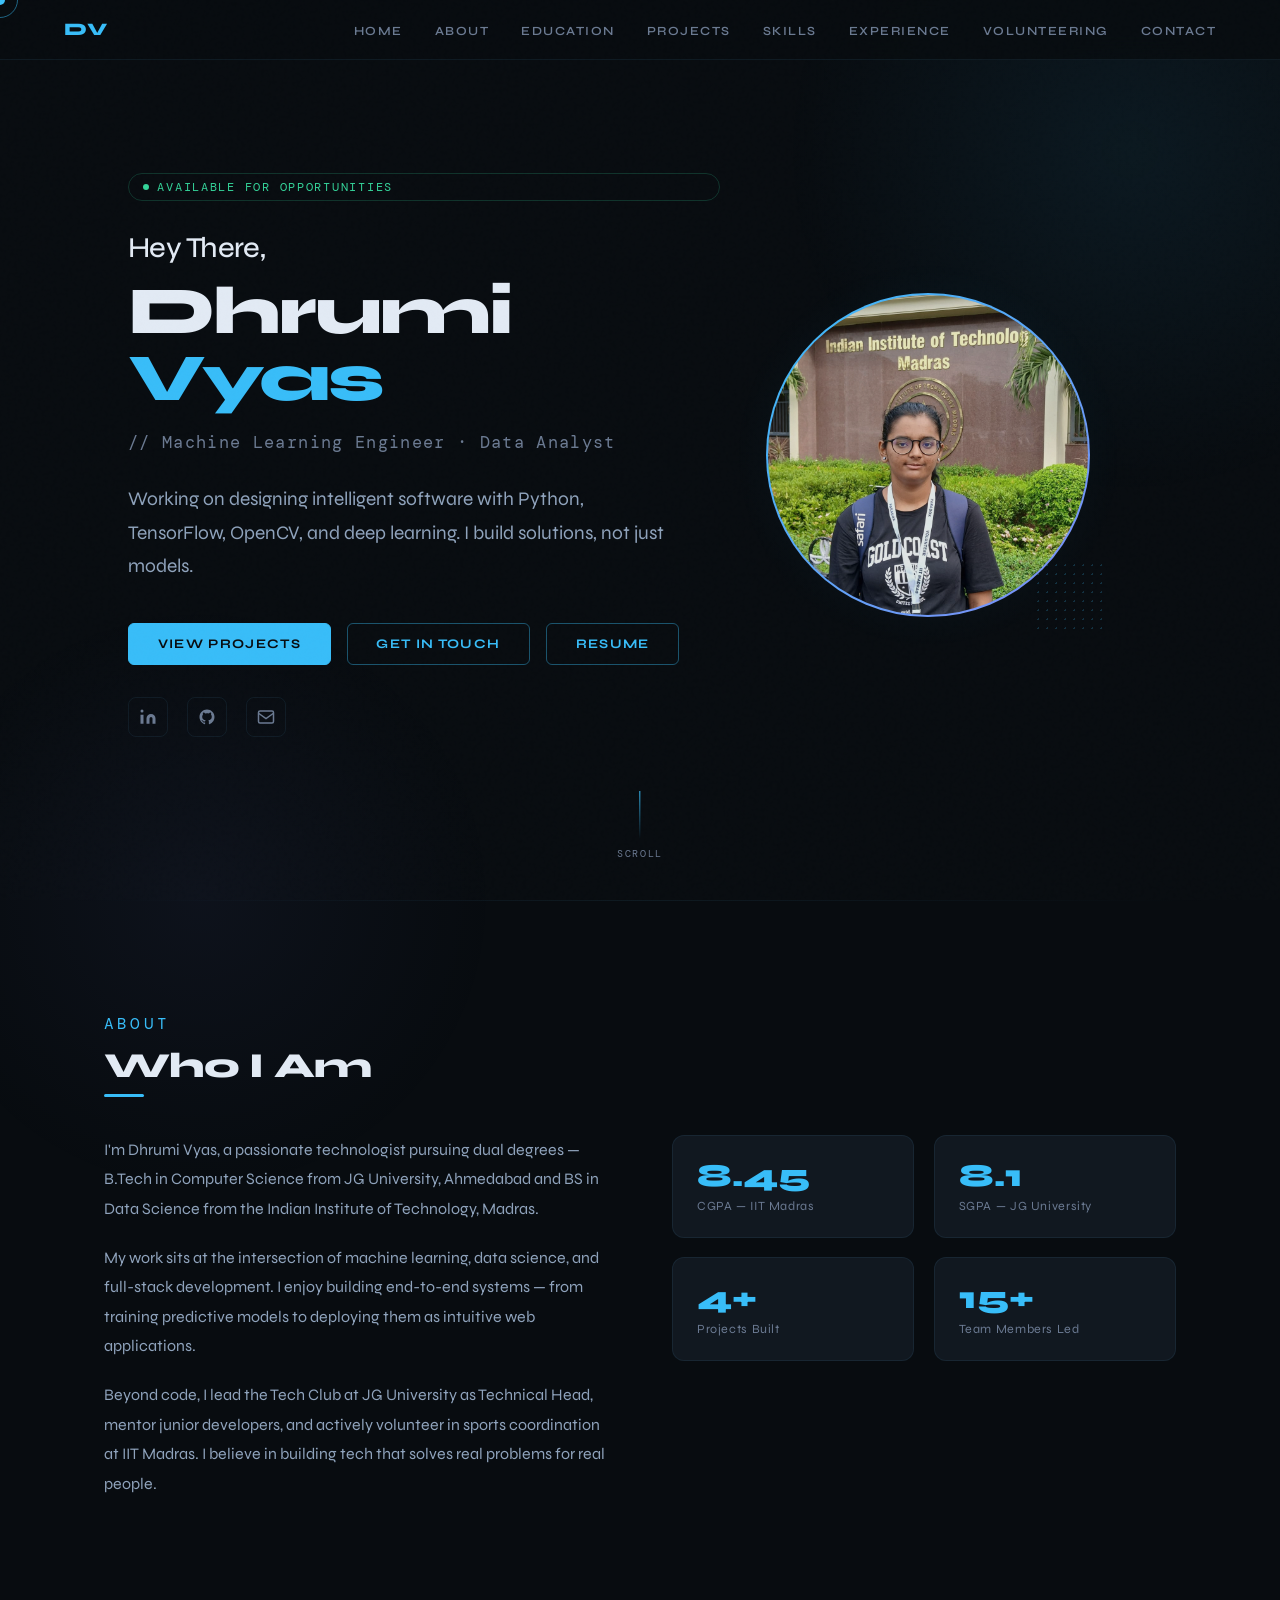
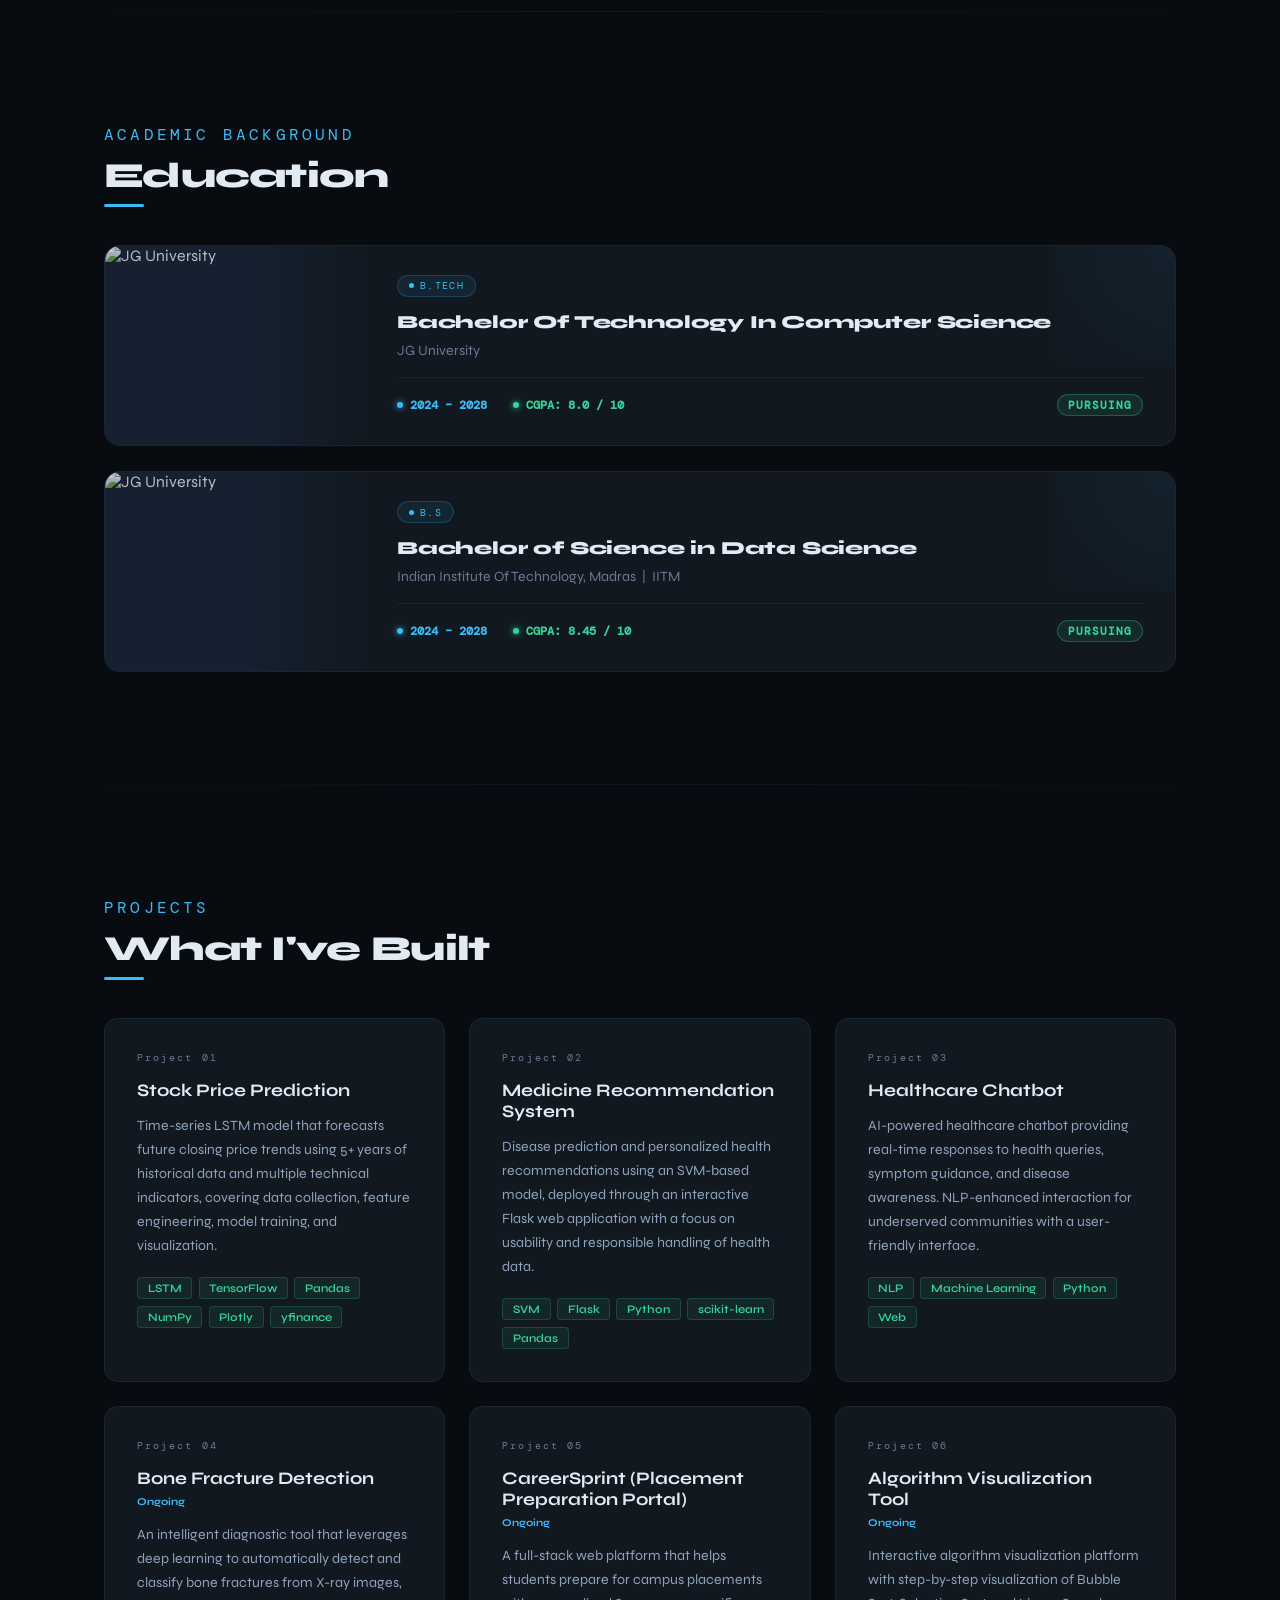
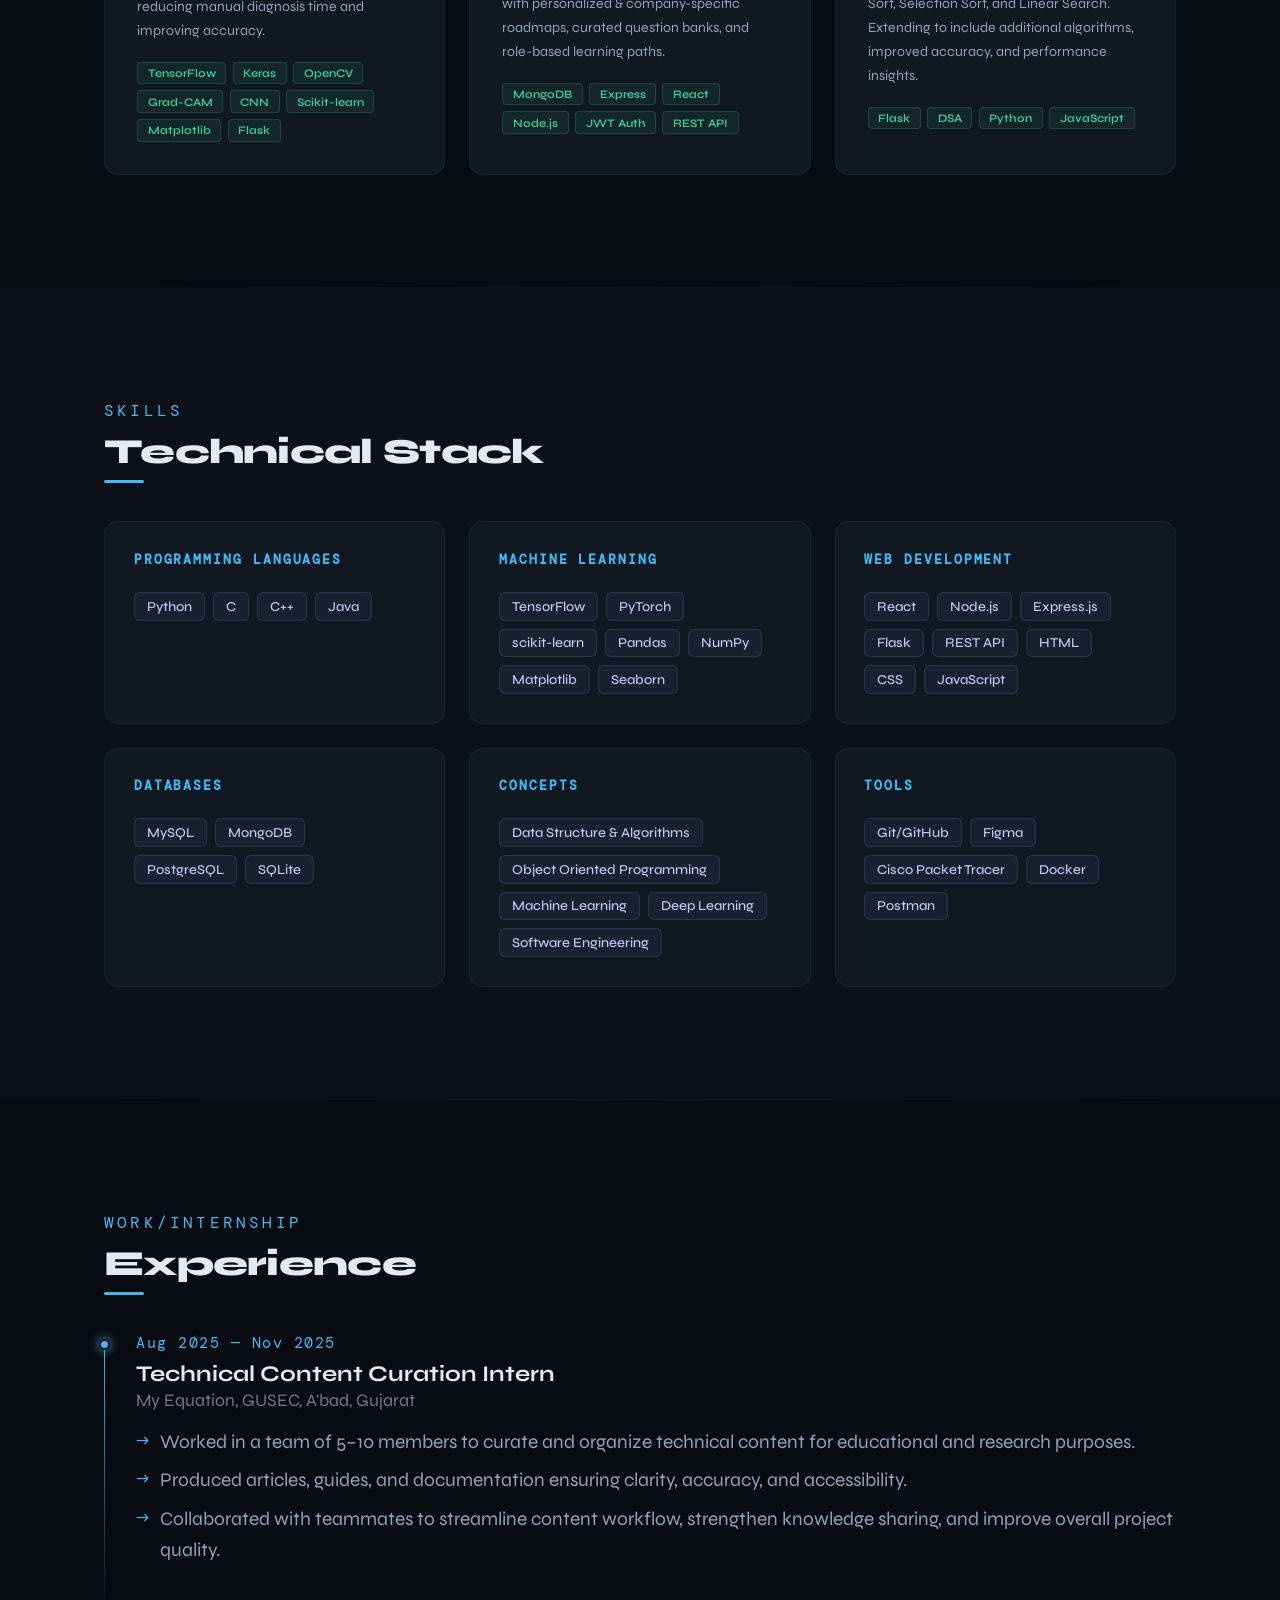
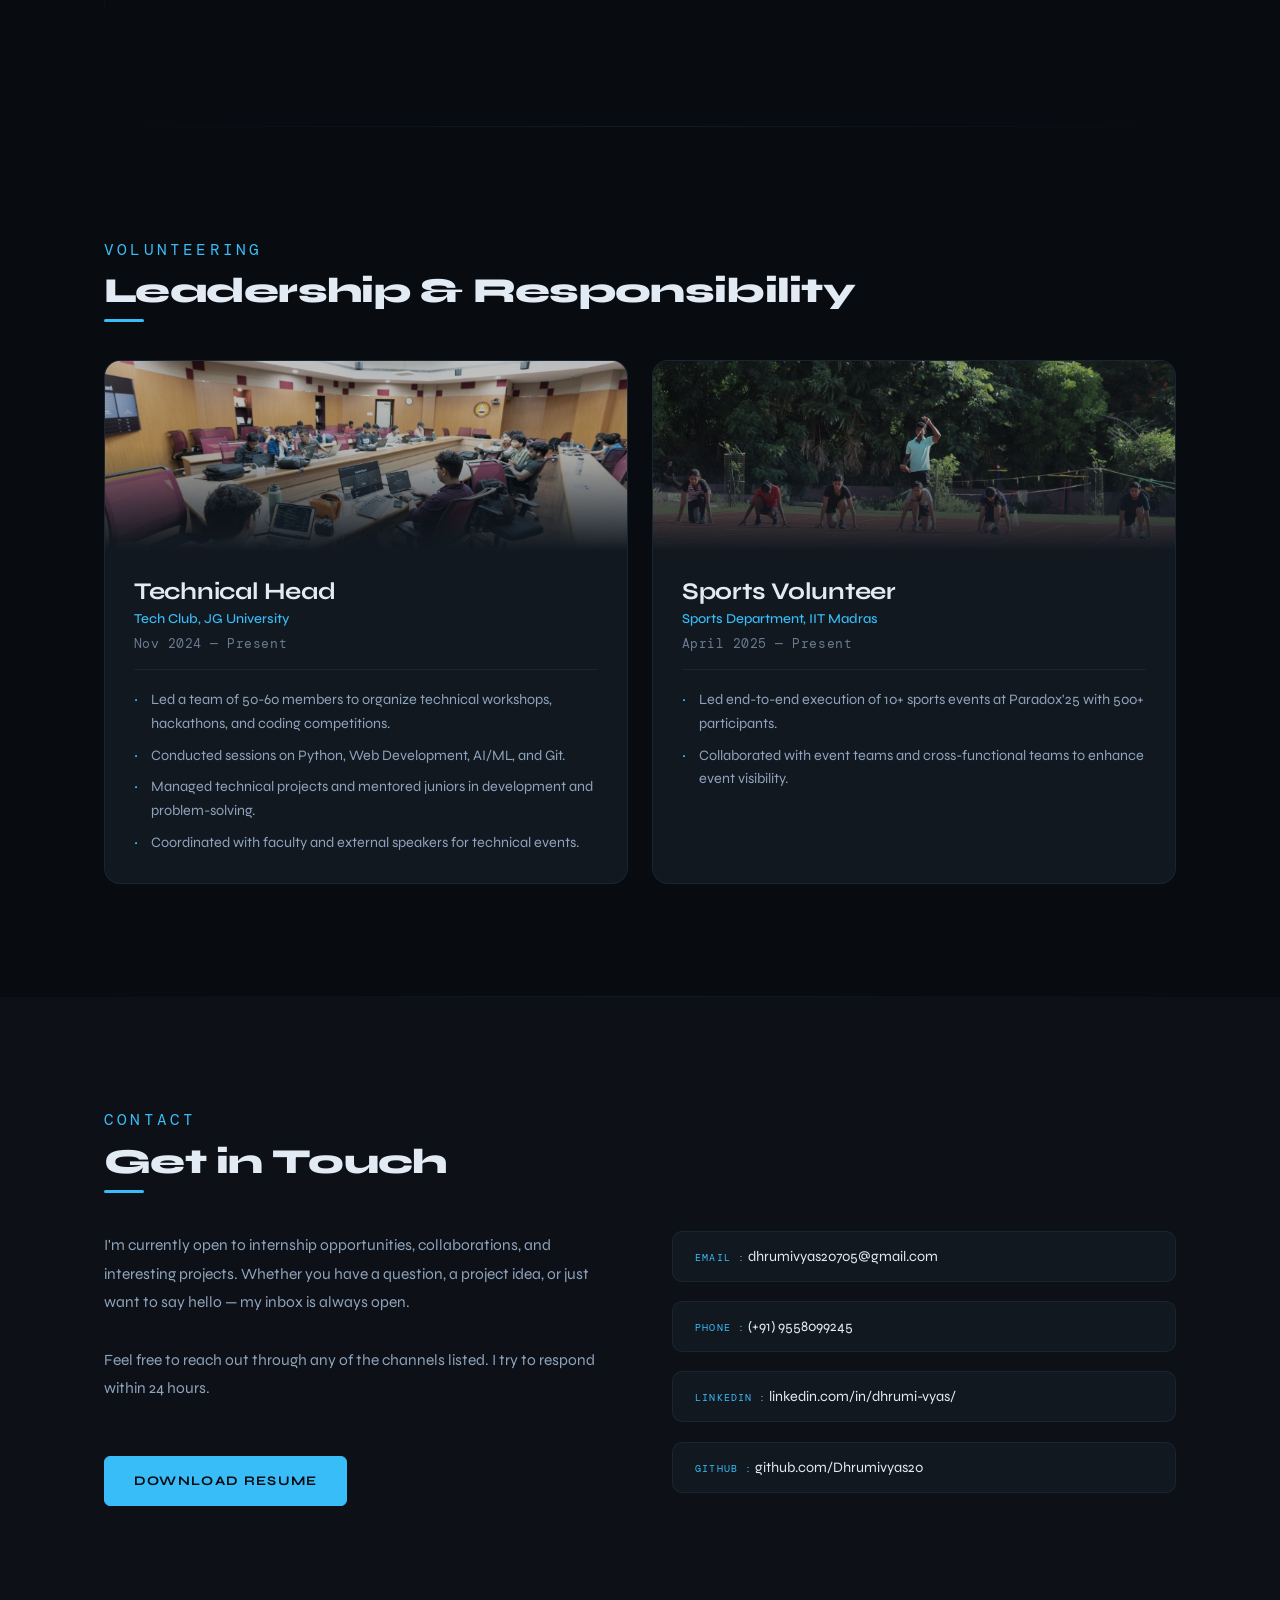
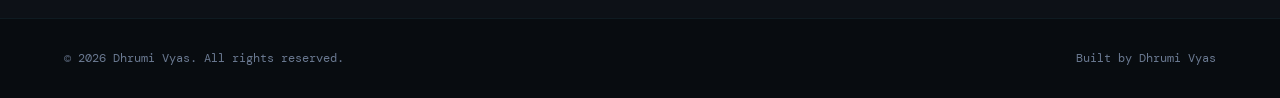
==== commit a3c48746: "Change in design" ====
--- a/index.html
+++ b/index.html
@@ -45,7 +45,7 @@
             <div class="hero-cta">
                 <a href="#projects" class="btn btn-primary">View Projects</a>
                 <a href="#contact" class="btn btn-outline">Get in Touch</a>
-                <a href="src/Resume(IIT).pdf" class="btn btn-outline" download>↓ Resume</a>
+                <a href="src/Resume(IIT).pdf" class="btn btn-outline" download>Resume</a>
             </div>
             <div class="hero-socials">
                 <a href="https://linkedin.com/in/dhrumi-vyas/" target="_blank" class="social-icon" title="LinkedIn">
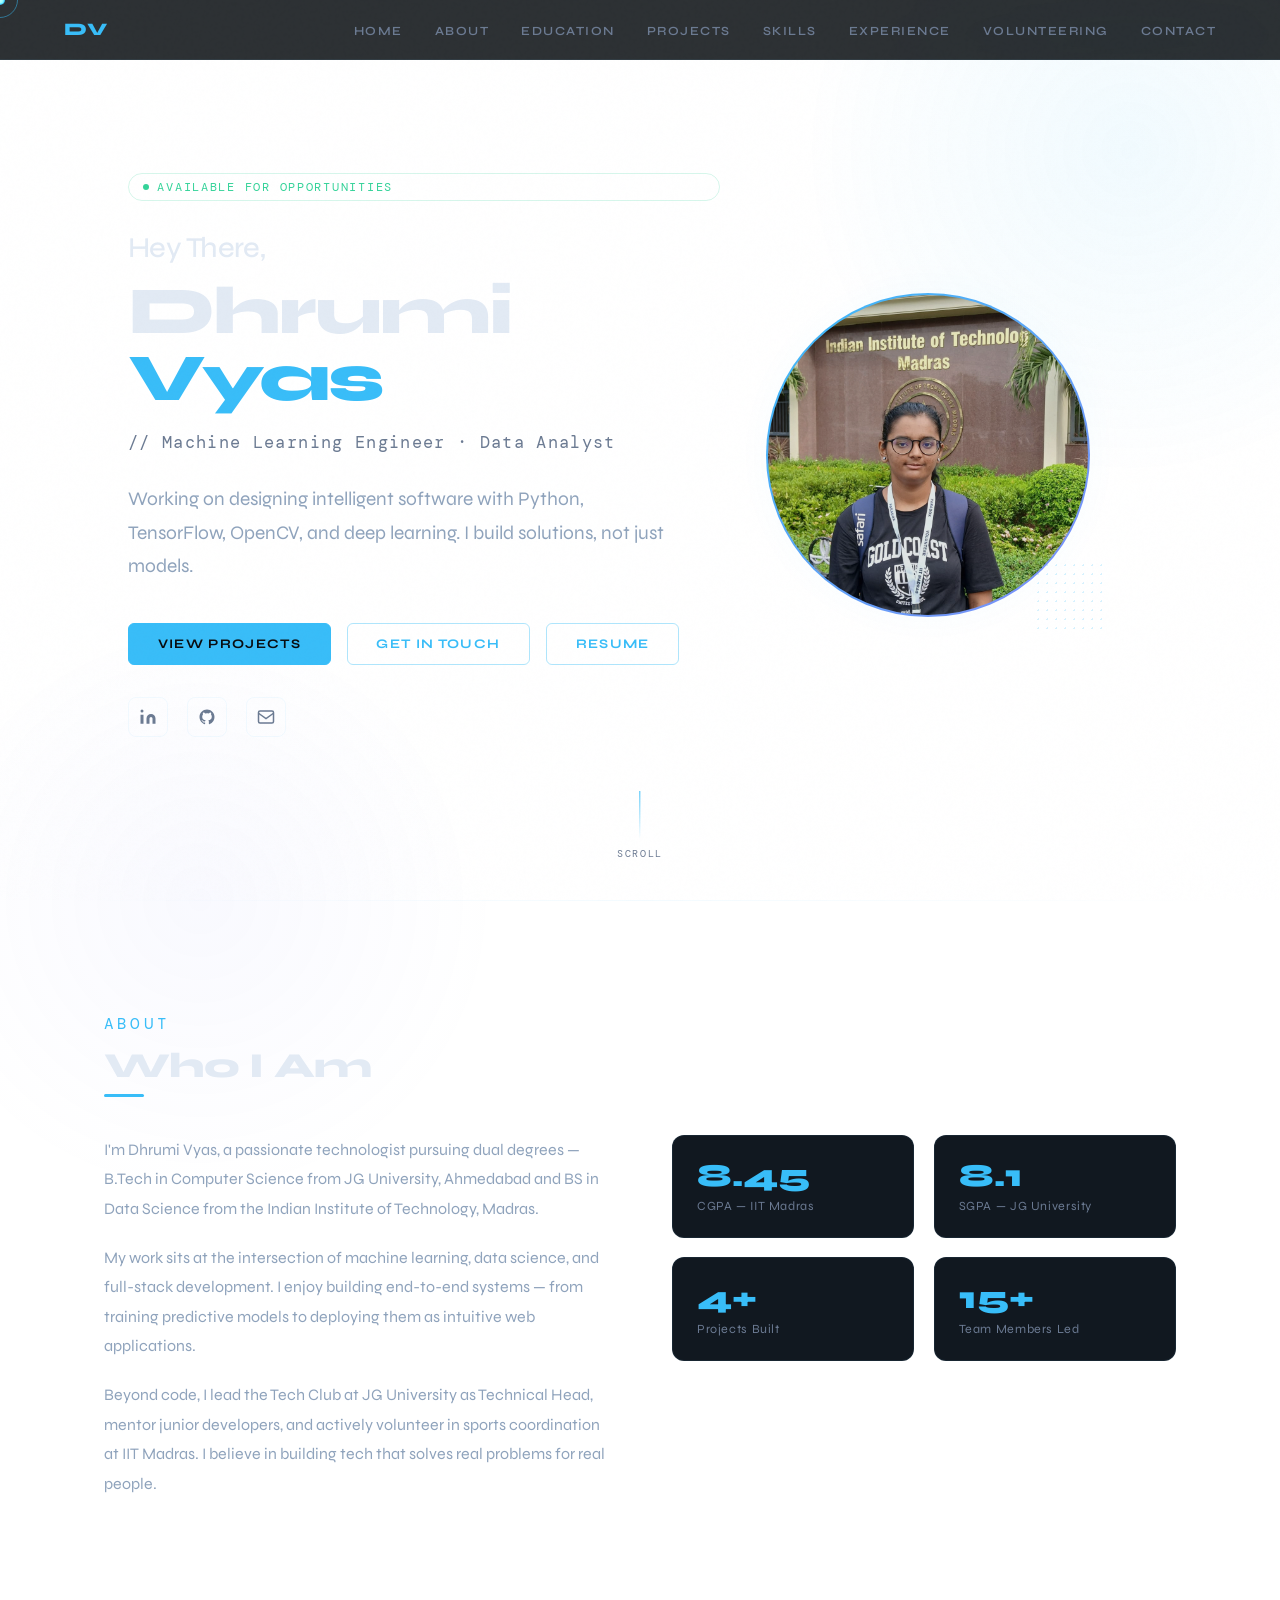
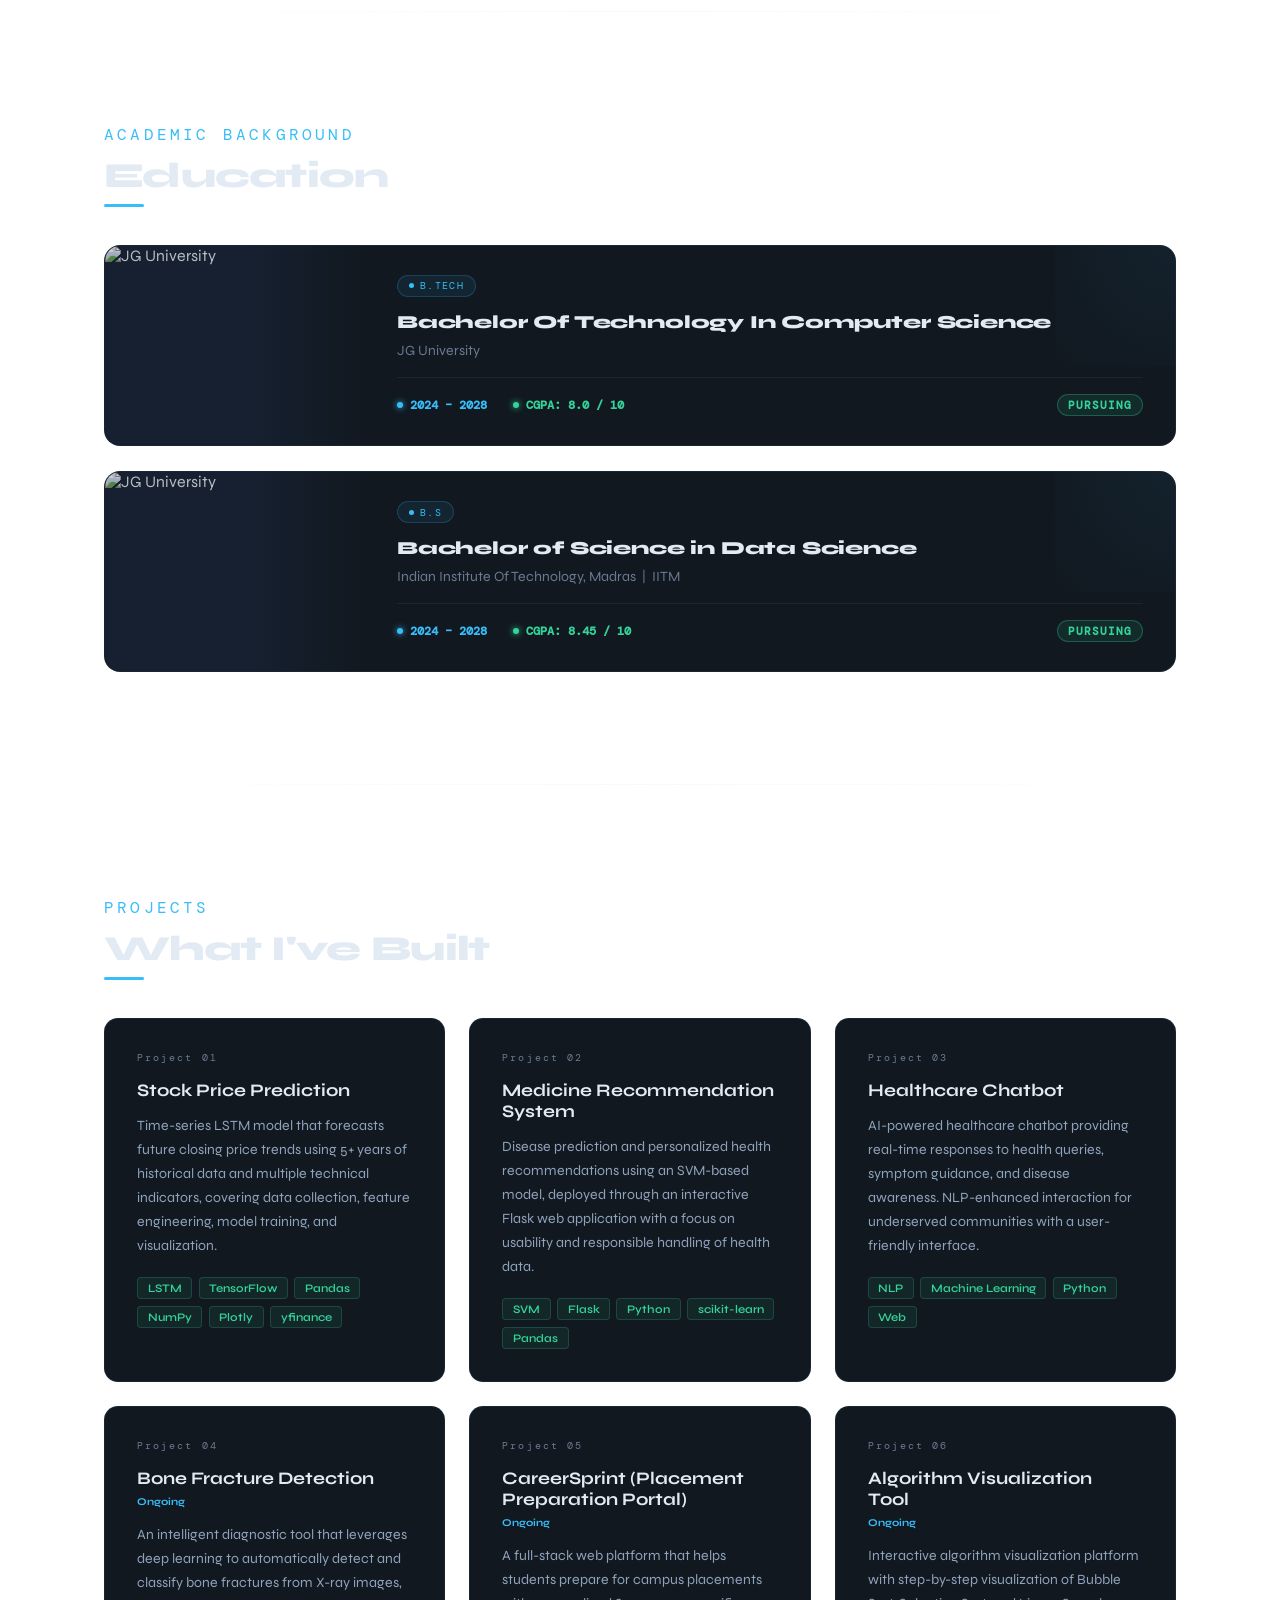
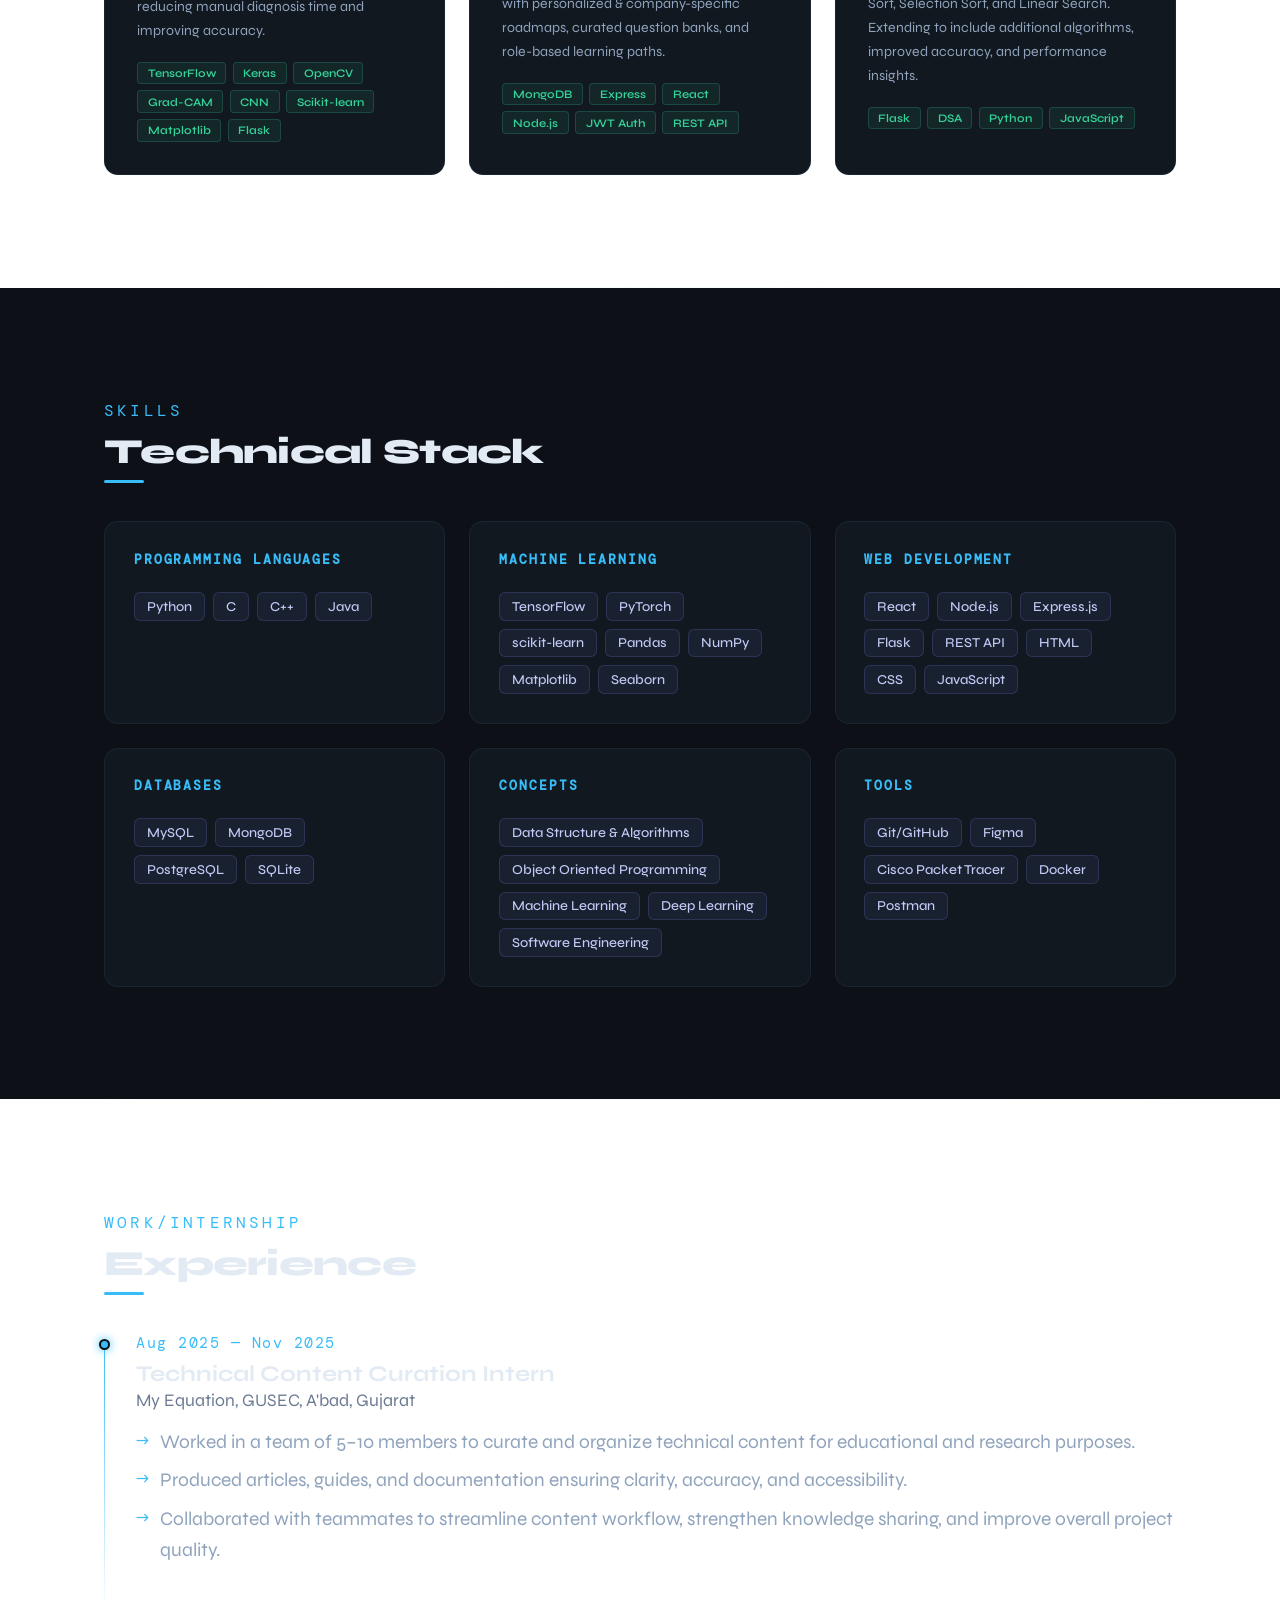
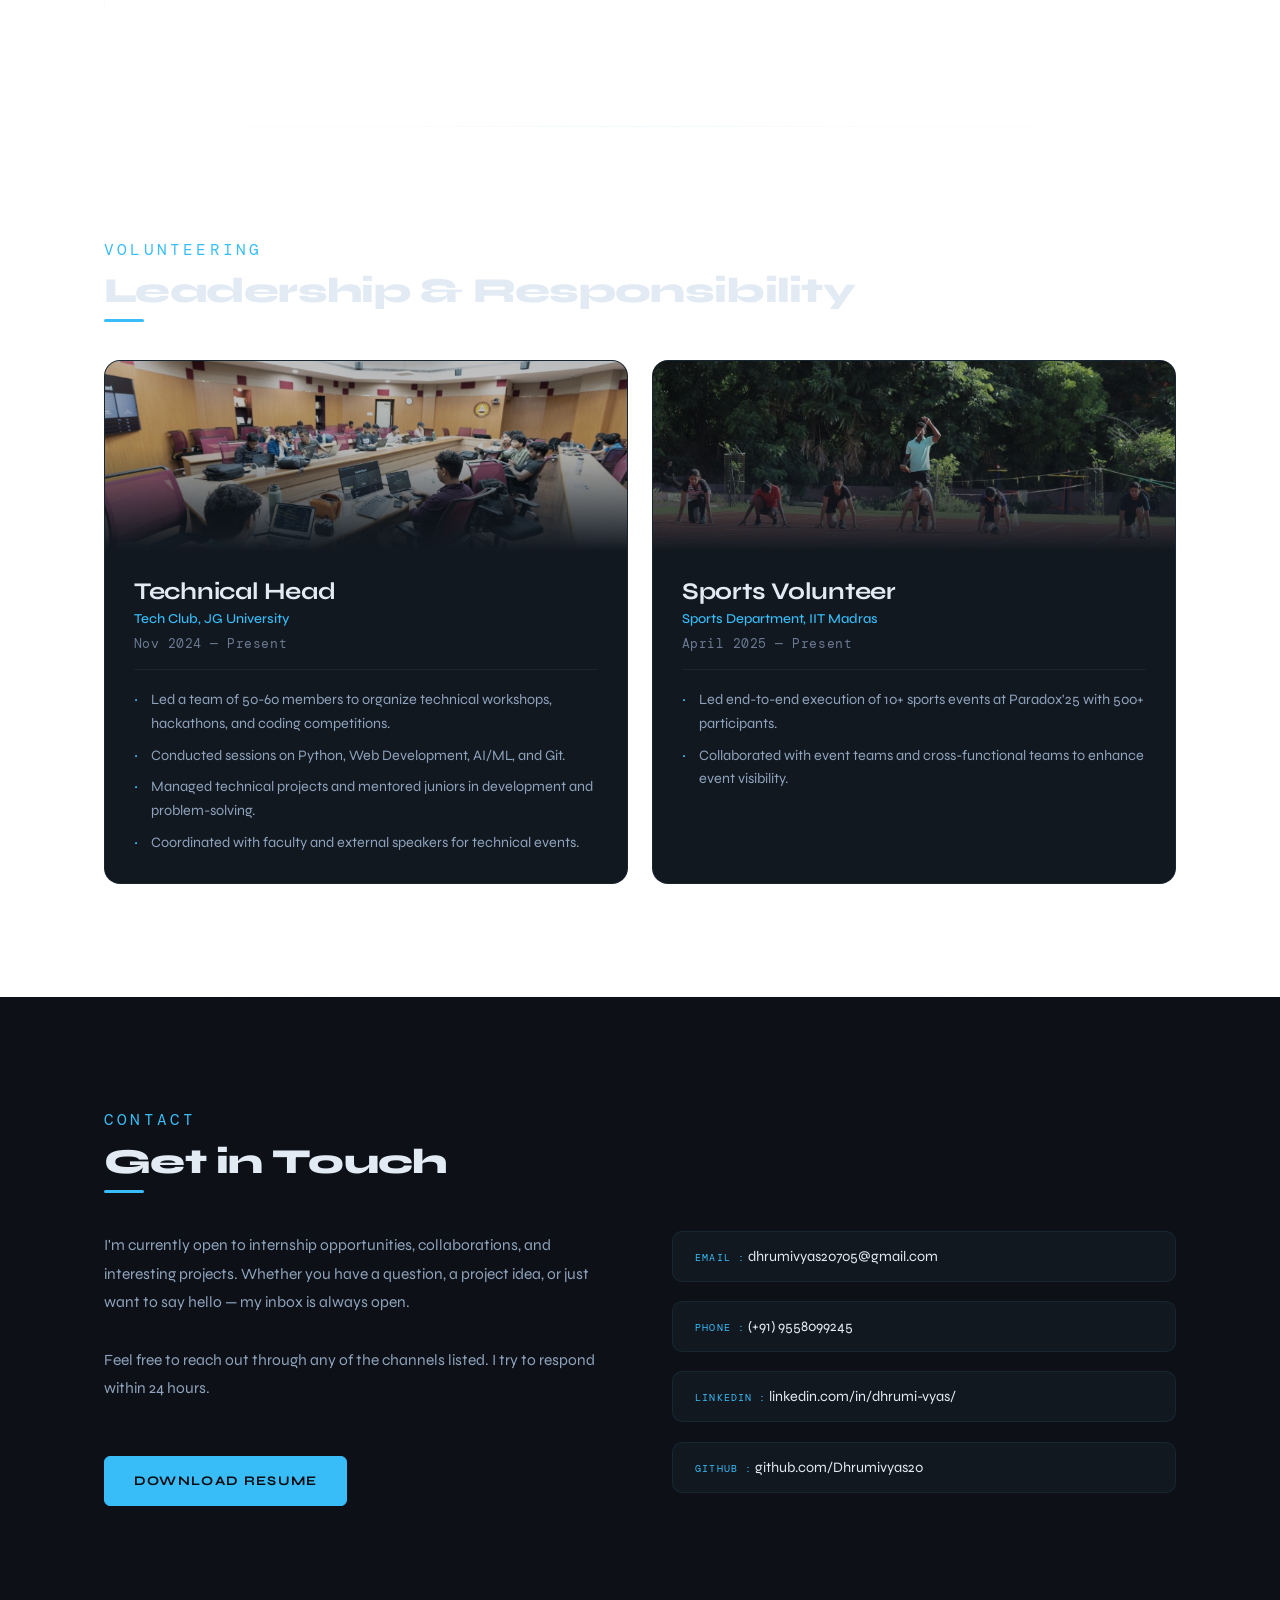
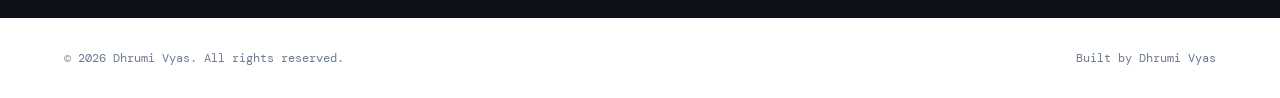
==== commit 02241640: "3d Visual add" ====
--- a/index.html
+++ b/index.html
@@ -13,6 +13,7 @@
 
 <body>
 
+    <canvas id="bg-canvas"></canvas>
     <div class="cursor" id="cursor"></div>
     <div class="cursor-ring" id="cursorRing"></div>
     <div class="hero-orb"></div>
@@ -500,35 +501,76 @@
         <span style=" font-family:'DM Mono',monospace;">Built by Dhrumi Vyas</span>
                                                                     </footer>
 
-                                                                    <script>
-                                                                        // Custom cursor
-                                                                        const cursor = document.getElementById('cursor');
-                                                                        const ring = document.getElementById('cursorRing');
-                                                                        document.addEventListener('mousemove', e => {
-                                                                            cursor.style.left = e.clientX + 'px';
-                                                                            cursor.style.top = e.clientY + 'px';
-                                                                            setTimeout(() => {
-                                                                                ring.style.left = e.clientX + 'px';
-                                                                                ring.style.top = e.clientY + 'px';
-                                                                            }, 60);
-                                                                        });
-                                                                        document.querySelectorAll('a, button, .project-card, .stat-card, .edu-card, .vol-card, .skill-group').forEach(el => {
-                                                                            el.addEventListener('mouseenter', () => {
-                                                                                cursor.style.width = '20px'; cursor.style.height = '20px';
-                                                                                ring.style.width = '55px'; ring.style.height = '55px'; ring.style.opacity = '0.7';
-                                                                            });
-                                                                            el.addEventListener('mouseleave', () => {
-                                                                                cursor.style.width = '10px'; cursor.style.height = '10px';
-                                                                                ring.style.width = '36px'; ring.style.height = '36px'; ring.style.opacity = '0.5';
-                                                                            });
-                                                                        });
-
-                                                                        // Scroll reveal
-                                                                        const observer = new IntersectionObserver(entries => {
-                                                                            entries.forEach(e => { if (e.isIntersecting) e.target.classList.add('visible'); });
-                                                                        }, { threshold: 0.12 });
-                                                                        document.querySelectorAll('.reveal').forEach(el => observer.observe(el));
-                                                                    </script>
+    <script>
+        // Custom cursor & Tail
+        const cursor = document.getElementById('cursor');
+        const ring = document.getElementById('cursorRing');
+        
+        let mouseX = 0, mouseY = 0;
+        const tailCount = 8;
+        const tails = [];
+
+        for (let i = 0; i < tailCount; i++) {
+            const t = document.createElement('div');
+            t.className = 'cursor-tail';
+            // gradually shrink tail and fade
+            t.style.opacity = 1 - (i / tailCount);
+            t.style.transform = `translate(-50%, -50%) scale(${1 - (i / tailCount)})`;
+            document.body.appendChild(t);
+            tails.push({ el: t, x: 0, y: 0 });
+        }
+
+        document.addEventListener('mousemove', e => {
+            mouseX = e.clientX;
+            mouseY = e.clientY;
+            cursor.style.left = mouseX + 'px';
+            cursor.style.top = mouseY + 'px';
+            setTimeout(() => {
+                ring.style.left = mouseX + 'px';
+                ring.style.top = mouseY + 'px';
+            }, 60);
+        });
+
+        function animateTail() {
+            let px = mouseX;
+            let py = mouseY;
+            // Provide a small initial offset so they wait for mouse to move
+            for (let i = 0; i < tails.length; i++) {
+                const t = tails[i];
+                // Smooth follow factor
+                t.x += (px - t.x) * 0.35;
+                t.y += (py - t.y) * 0.35;
+                t.el.style.left = t.x + 'px';
+                t.el.style.top = t.y + 'px';
+                // the next segment follows this segment
+                px = t.x;
+                py = t.y;
+            }
+            requestAnimationFrame(animateTail);
+        }
+        animateTail();
+
+        document.querySelectorAll('a, button, .project-card, .stat-card, .edu-card, .vol-card, .skill-group').forEach(el => {
+            el.addEventListener('mouseenter', () => {
+                cursor.style.width = '20px'; cursor.style.height = '20px';
+                ring.style.width = '55px'; ring.style.height = '55px'; ring.style.opacity = '0.7';
+                tails.forEach(t => t.el.classList.add('hover'));
+            });
+            el.addEventListener('mouseleave', () => {
+                cursor.style.width = '10px'; cursor.style.height = '10px';
+                ring.style.width = '36px'; ring.style.height = '36px'; ring.style.opacity = '0.5';
+                tails.forEach(t => t.el.classList.remove('hover'));
+            });
+        });
+
+        // Scroll reveal
+        const observer = new IntersectionObserver(entries => {
+            entries.forEach(e => { if (e.isIntersecting) e.target.classList.add('visible'); });
+        }, { threshold: 0.12 });
+        document.querySelectorAll('.reveal').forEach(el => observer.observe(el));
+    </script>
+    <script src="https://cdnjs.cloudflare.com/ajax/libs/three.js/r134/three.min.js"></script>
+    <script src="src/background.js"></script>
 </body>
 
 </html>
--- a/styles.css
+++ b/styles.css
@@ -25,11 +25,21 @@
 }
 
 body {
-    background: var(--bg);
+    background: transparent; /* Rendered by Three.js canvas instead */
     color: var(--text);
     font-family: 'Syne', sans-serif;
     overflow-x: hidden;
     cursor: none;
+}
+
+#bg-canvas {
+    position: fixed;
+    top: 0;
+    left: 0;
+    width: 100vw;
+    height: 100vh;
+    z-index: -5;
+    pointer-events: none;
 }
 
 /* Custom cursor */
@@ -57,6 +67,22 @@
     transform: translate(-50%, -50%);
     transition: transform 0.18s ease, width 0.3s, height 0.3s, opacity 0.3s;
     opacity: 0.5;
+}
+
+.cursor-tail {
+    position: fixed;
+    width: 8px;
+    height: 8px;
+    background: var(--accent);
+    border-radius: 50%;
+    pointer-events: none;
+    z-index: 9997;
+    mix-blend-mode: screen;
+    transition: opacity 0.3s;
+}
+
+.cursor-tail.hover {
+    opacity: 0 !important;
 }
 
 body:hover .cursor {
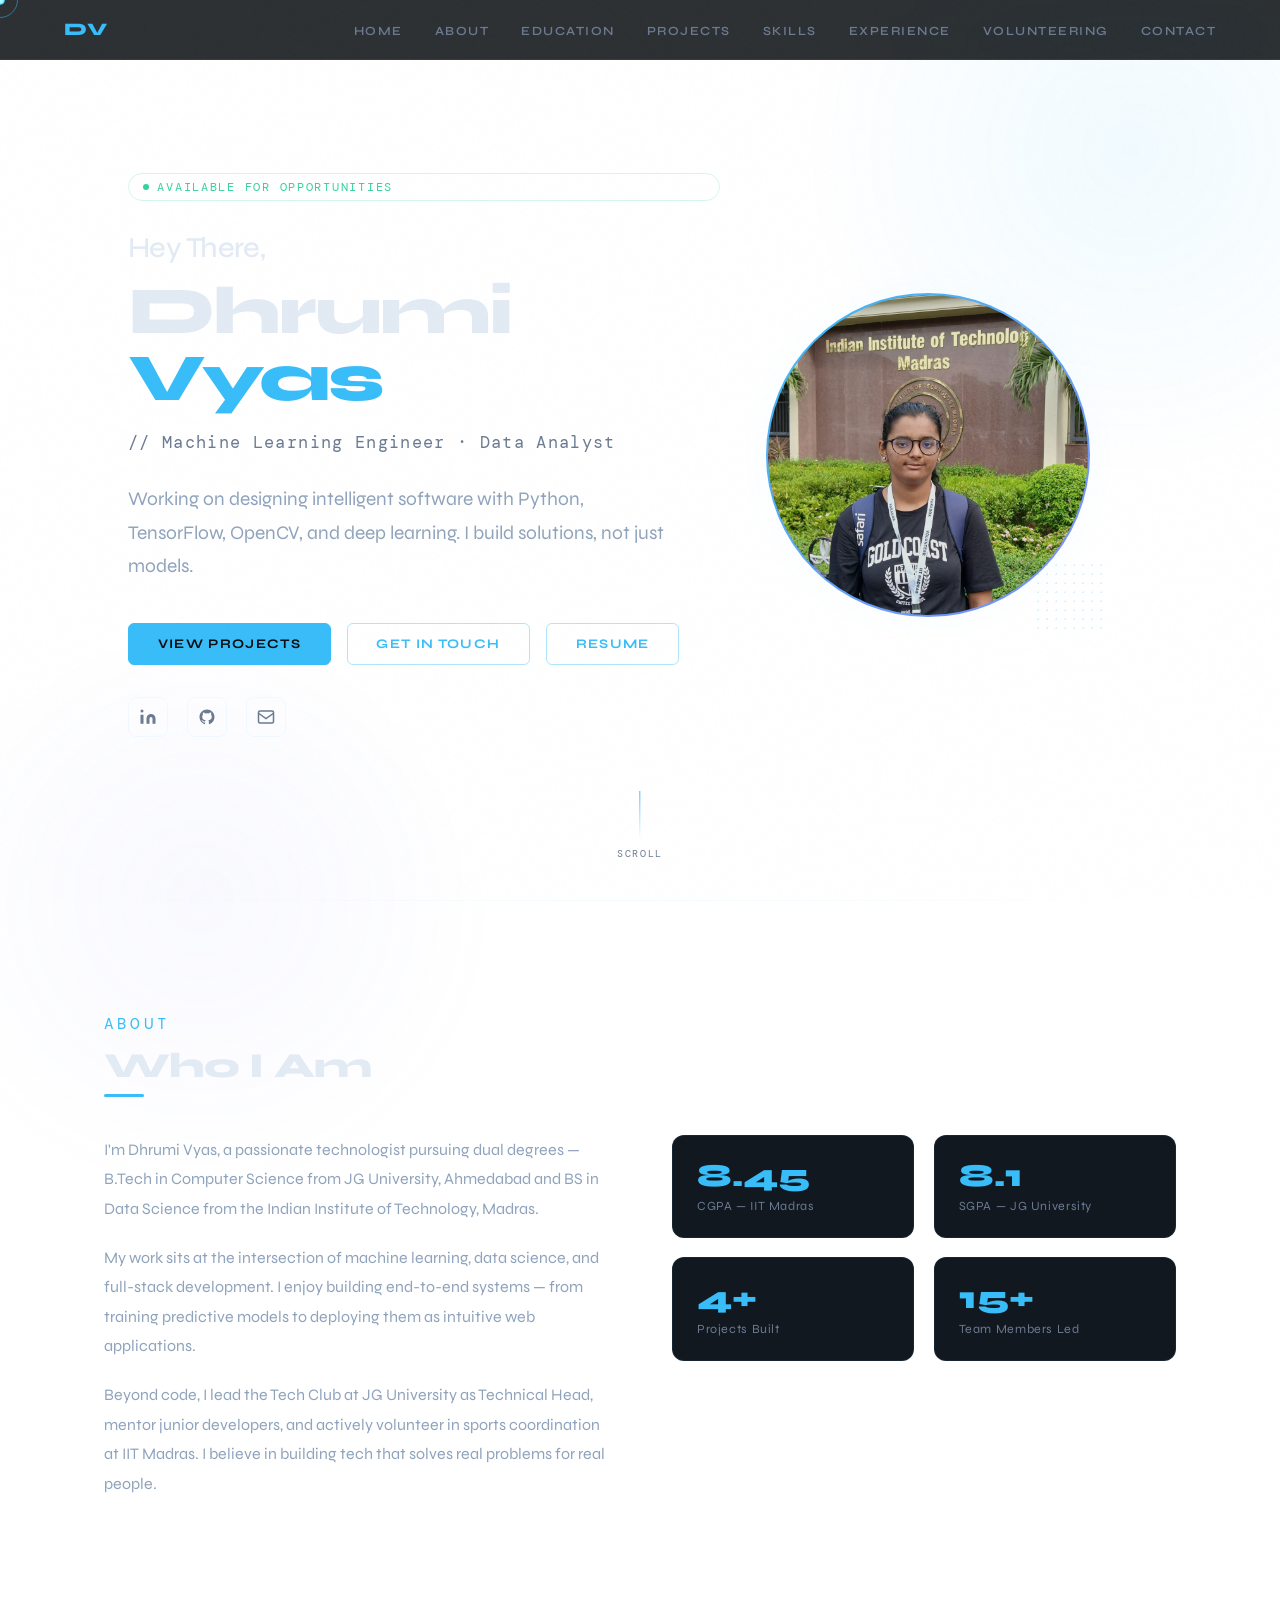
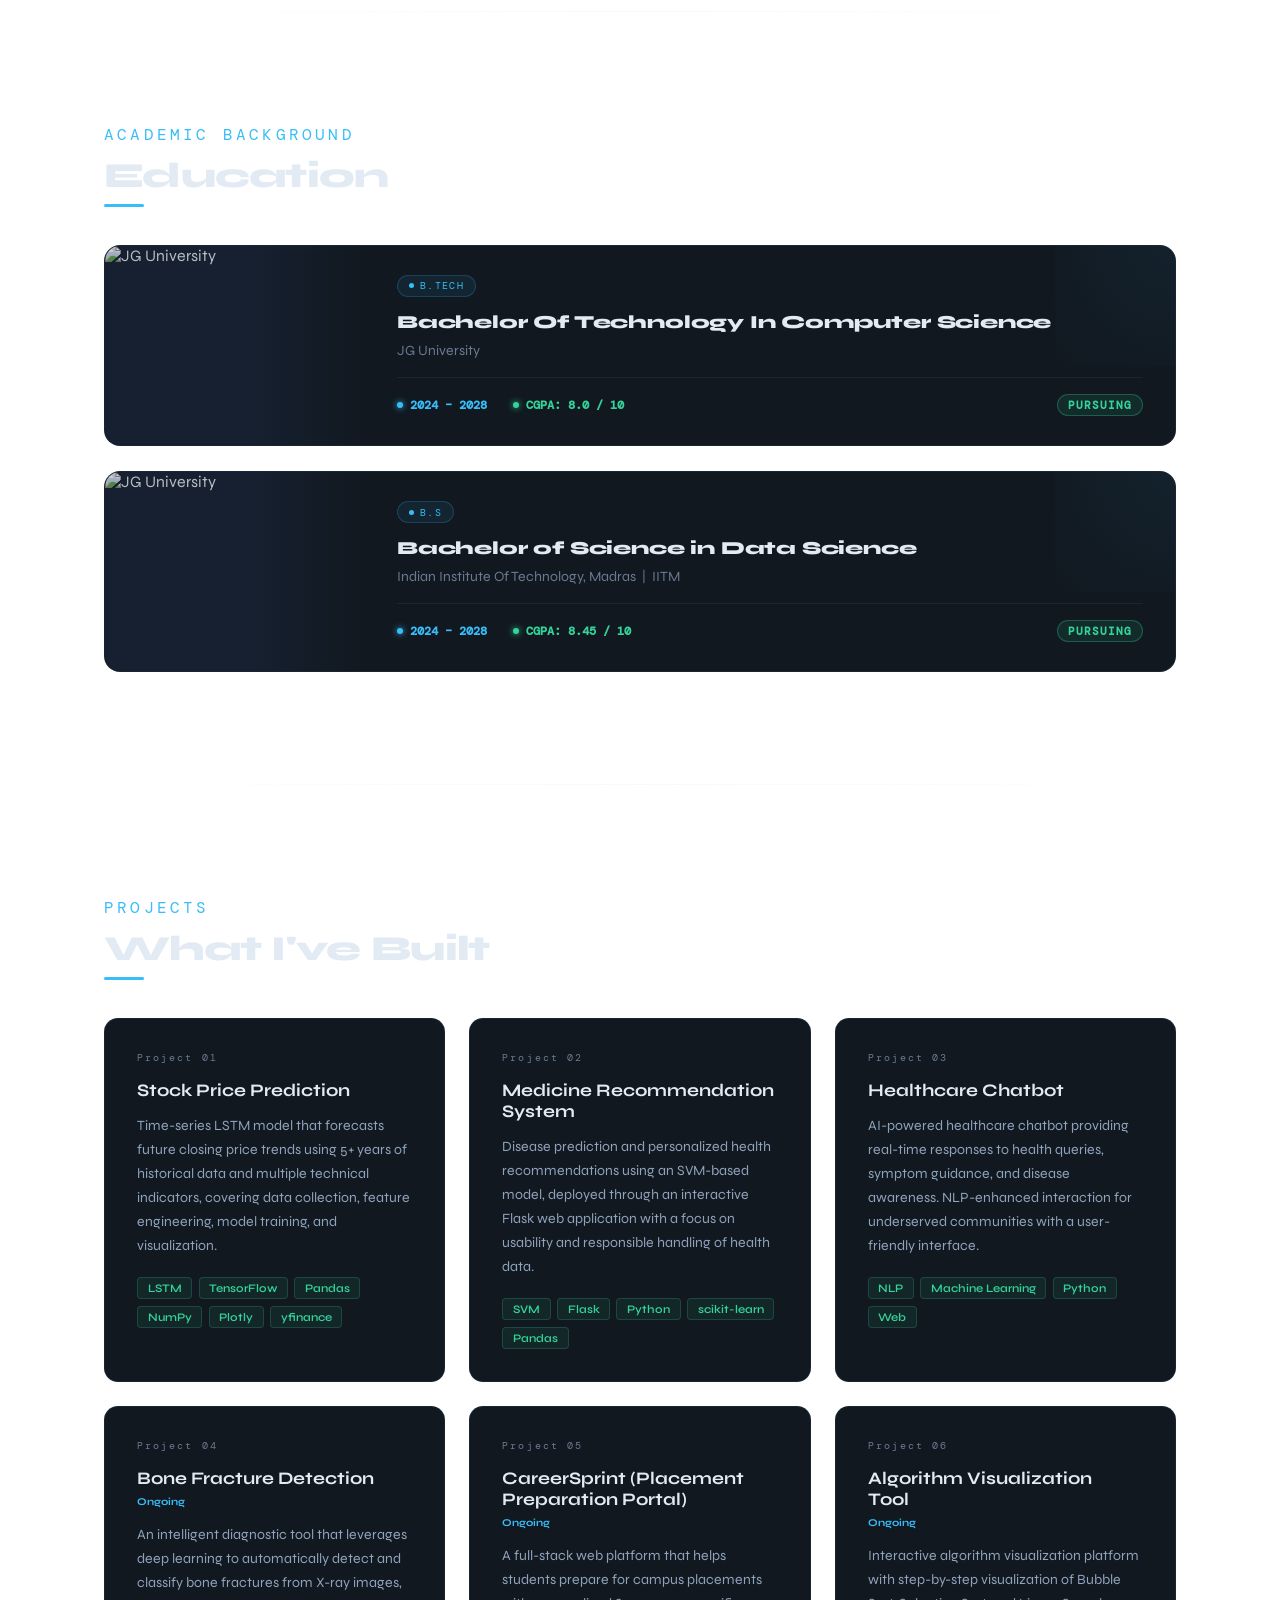
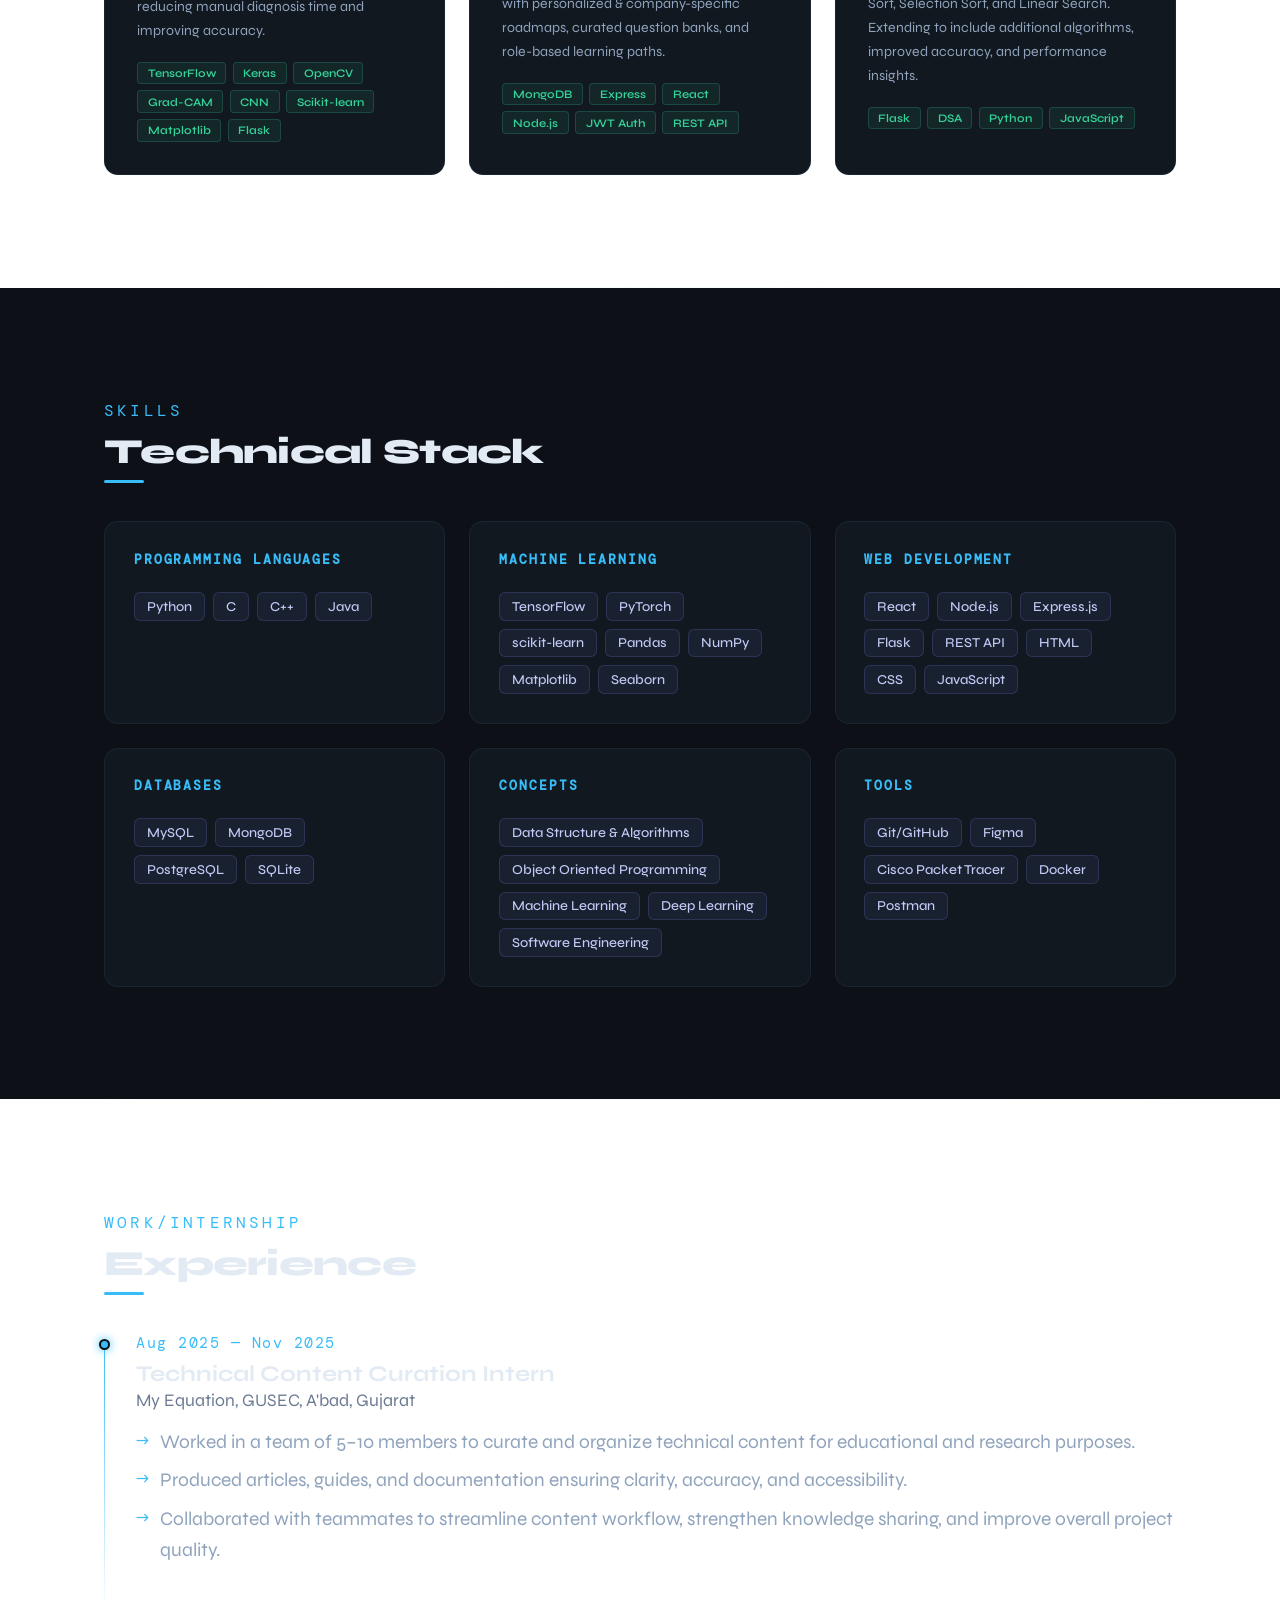
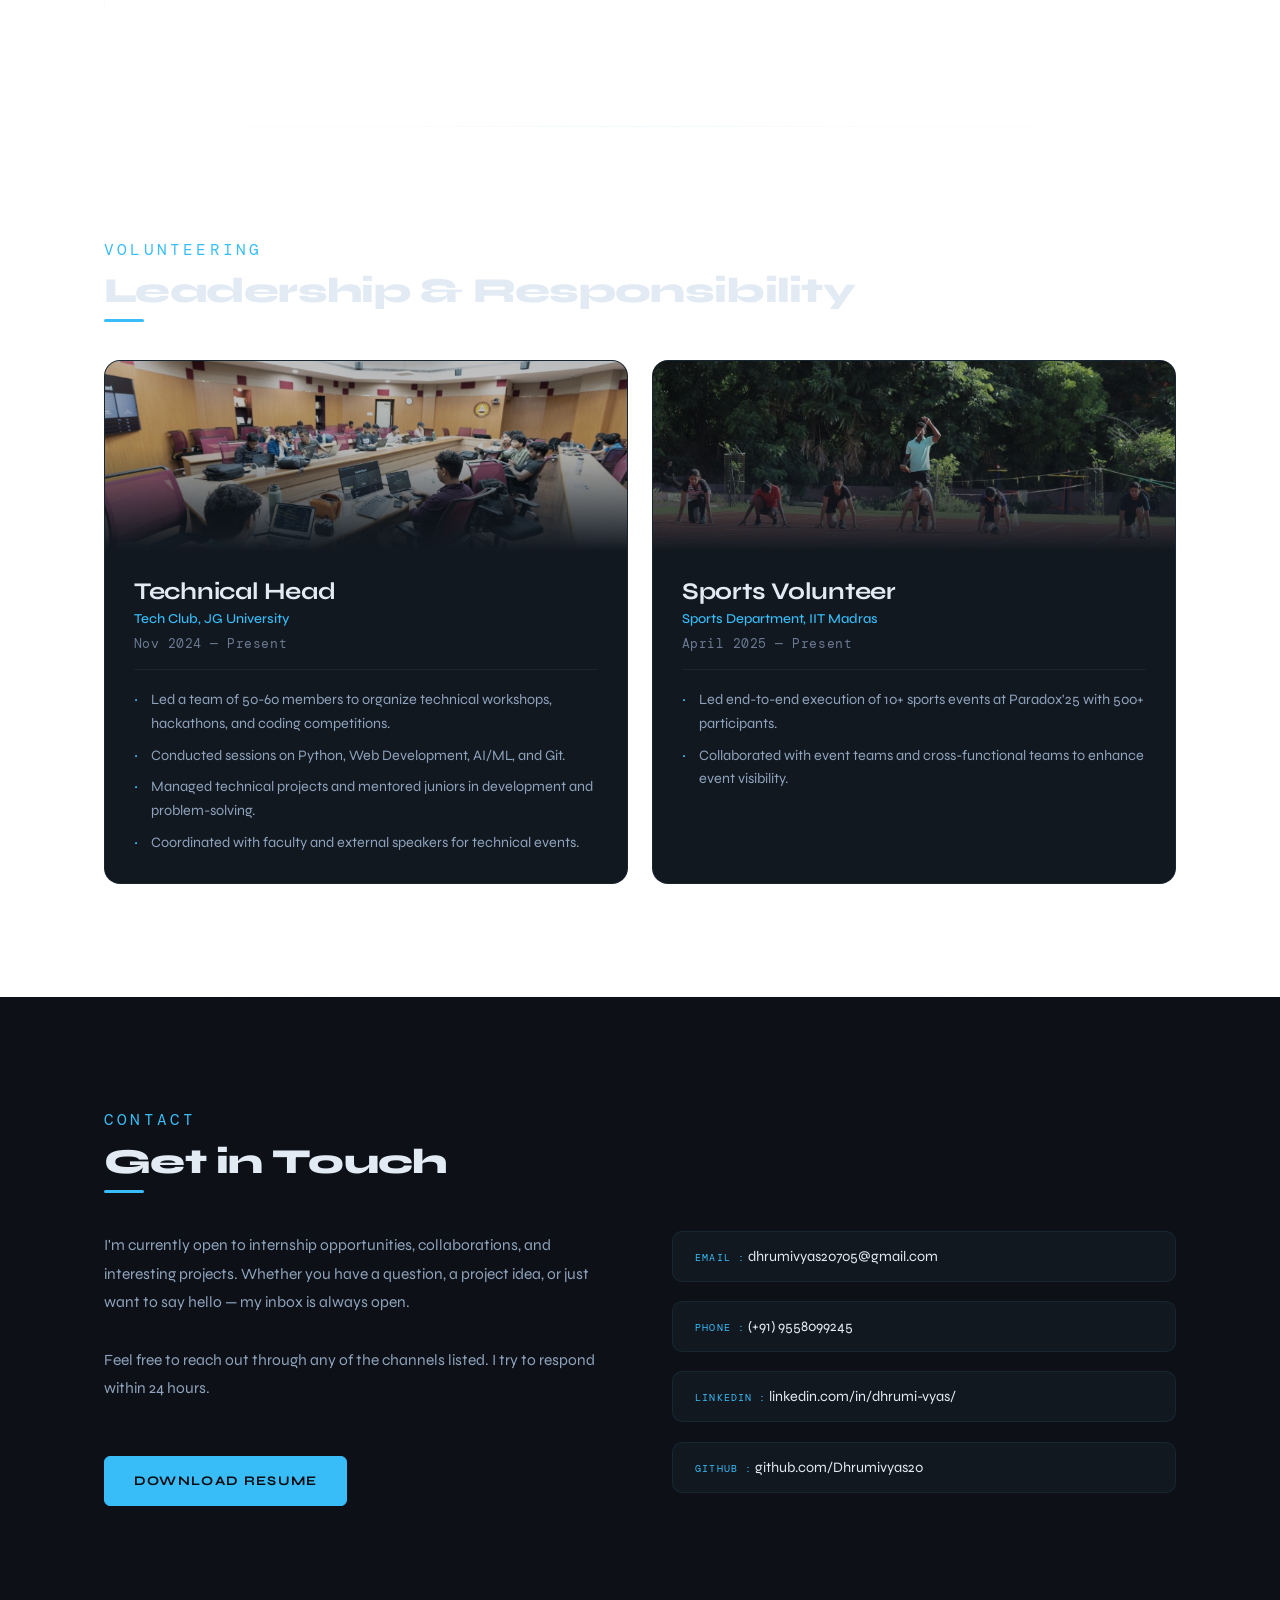
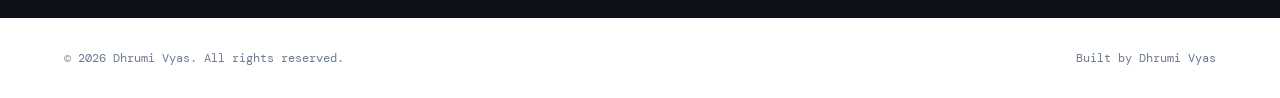
==== commit dc68984b: "3d visual add" ====
--- a/index.html
+++ b/index.html
@@ -570,7 +570,7 @@
         document.querySelectorAll('.reveal').forEach(el => observer.observe(el));
     </script>
     <script src="https://cdnjs.cloudflare.com/ajax/libs/three.js/r134/three.min.js"></script>
-    <script src="src/background.js"></script>
+    <script src="background.js"></script>
 </body>
 
 </html>
